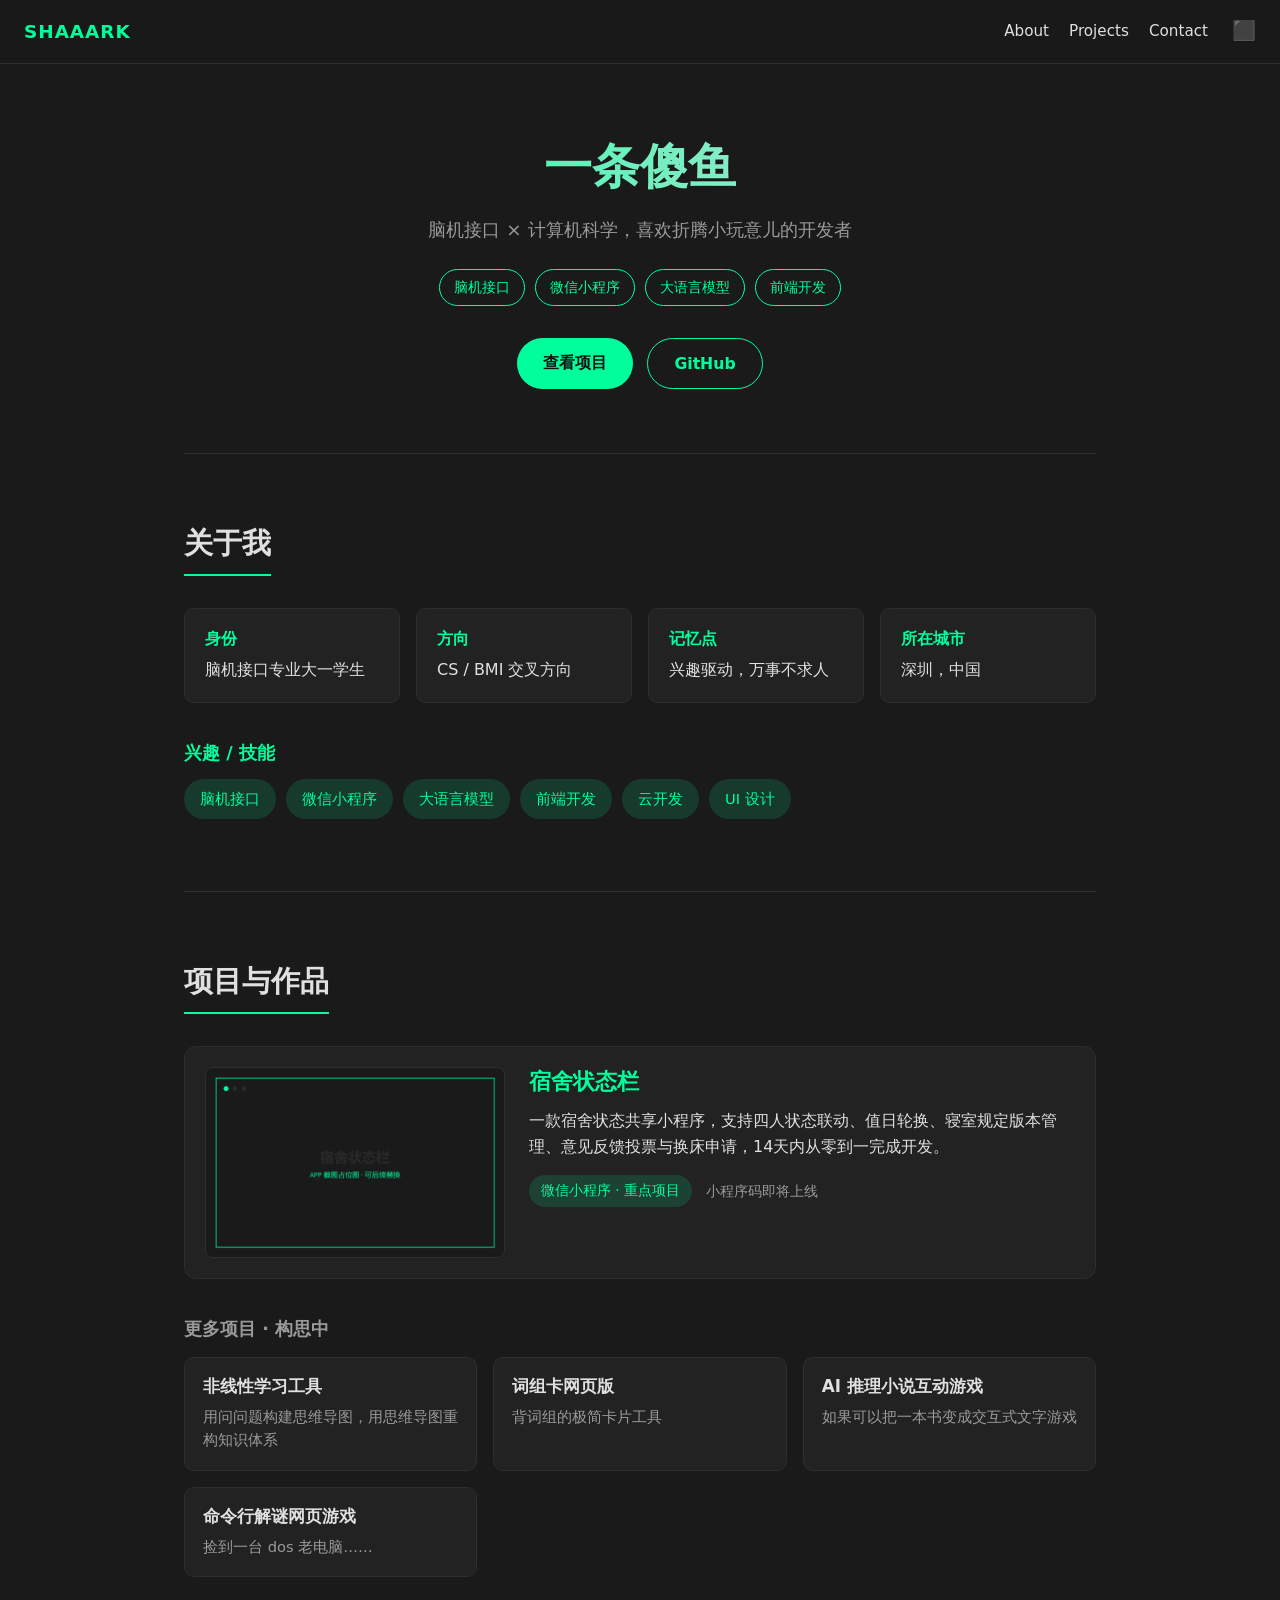
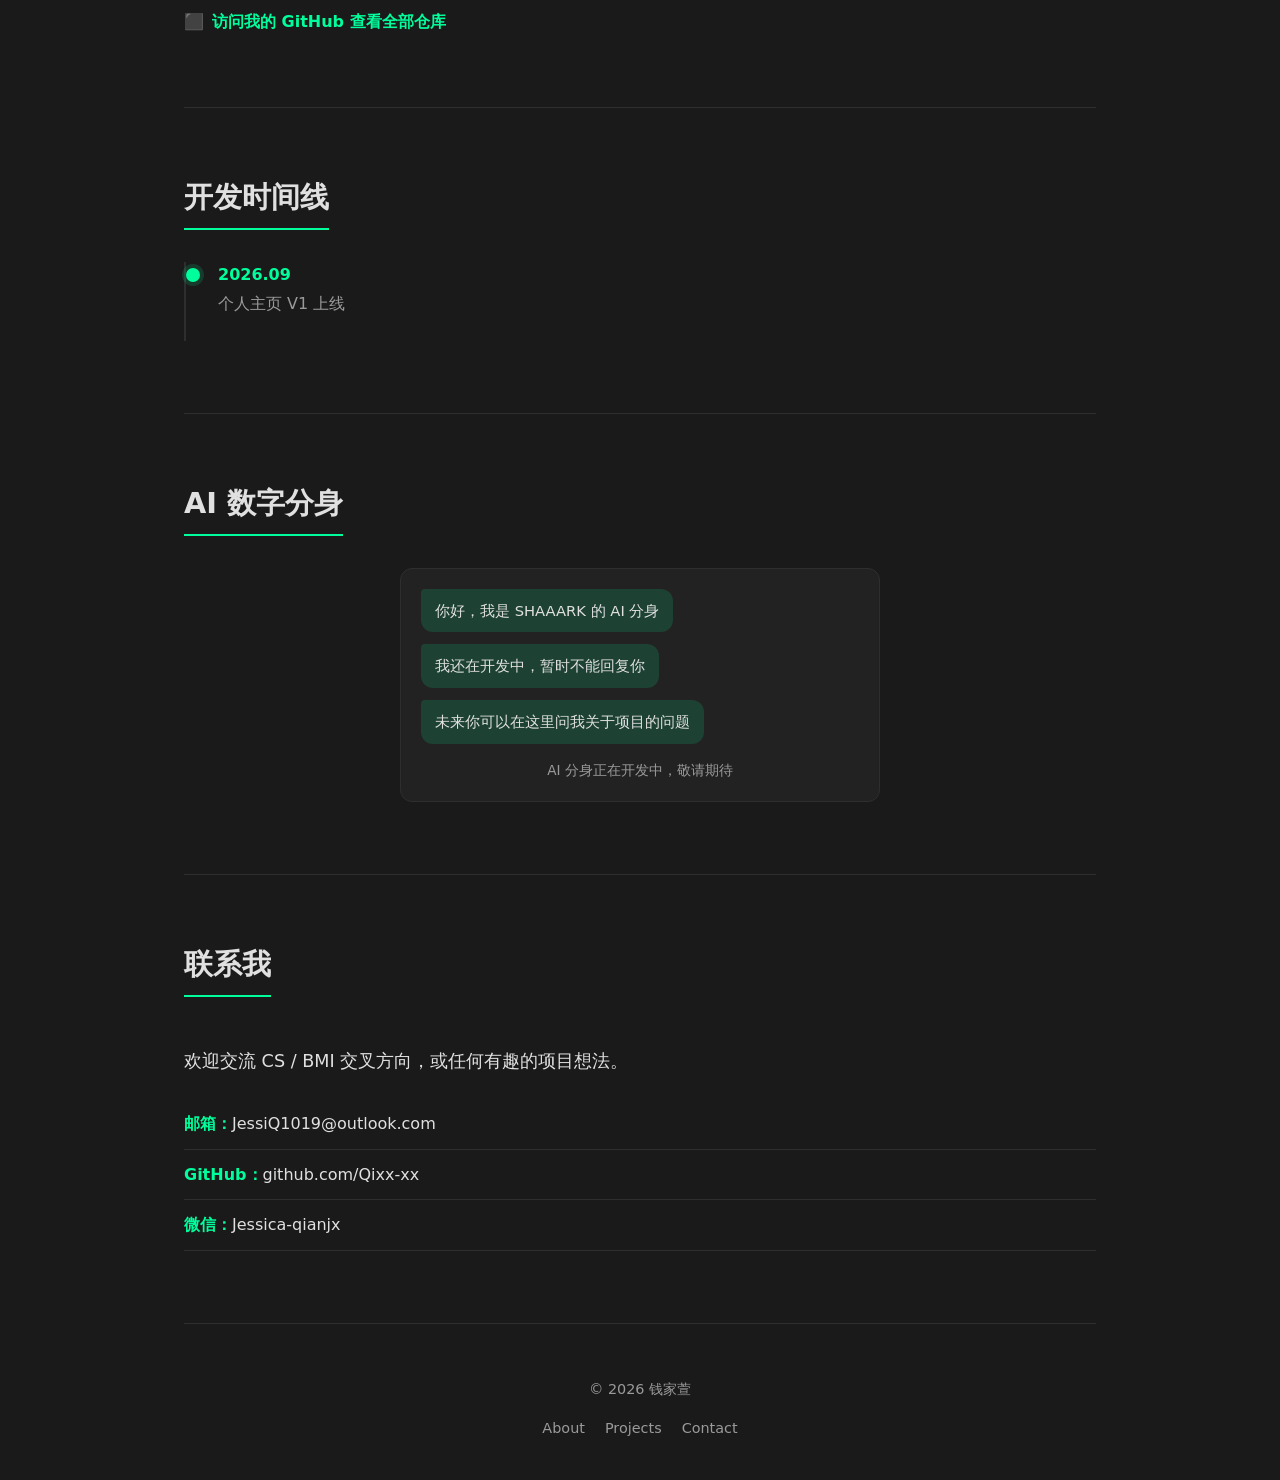
==== index.html @ d295323b "Initial commit (DeepWorks import)" ====
<!DOCTYPE html>
<html lang="zh-CN">
<head>
  <meta charset="UTF-8">
  <meta name="viewport" content="width=device-width, initial-scale=1.0">
  <meta name="description" content="钱家萱的个人主页 —— 脑机接口 × 计算机科学，喜欢折腾小玩意儿的兴趣驱动开发者。">
  <title>SHAAARK · 一条傻鱼的个人主页</title>
  <link rel="stylesheet" href="style.css">
</head>
<body>

  <!-- 1. Header（固定顶部） -->
  <header class="site-header">
    <a class="brand" href="#top">SHAAARK</a>
    <nav class="site-nav" aria-label="主导航">
      <a href="#about">About</a>
      <a href="#projects">Projects</a>
      <a href="#contact">Contact</a>
    </nav>
    <a class="icon-link" href="https://github.com/Qixx-xx" target="_blank" rel="noopener" aria-label="GitHub 主页">
      <span aria-hidden="true">⬛</span>
    </a>
  </header>

  <main id="top">

    <!-- 2. Hero 首屏 -->
    <section class="hero" id="home">
      <h1 class="hero-name">一条傻鱼</h1>
      <p class="hero-tagline">脑机接口 × 计算机科学，喜欢折腾小玩意儿的开发者</p>
      <ul class="hero-tags">
        <li>脑机接口</li>
        <li>微信小程序</li>
        <li>大语言模型</li>
        <li>前端开发</li>
      </ul>
      <div class="hero-actions">
        <a class="btn btn-primary" href="#projects">查看项目</a>
        <a class="btn btn-ghost" href="https://github.com/Qixx-xx" target="_blank" rel="noopener">GitHub</a>
      </div>
    </section>

    <!-- 3. About 关于我 -->
    <section class="section" id="about">
      <h2 class="section-title">关于我</h2>
      <div class="about-grid">
        <article class="card">
          <h3>身份</h3>
          <p>脑机接口专业大一学生</p>
        </article>
        <article class="card">
          <h3>方向</h3>
          <p>CS / BMI 交叉方向</p>
        </article>
        <article class="card">
          <h3>记忆点</h3>
          <p>兴趣驱动，万事不求人</p>
        </article>
        <article class="card">
          <h3>所在城市</h3>
          <p>深圳，中国</p>
        </article>
      </div>

      <!-- 5. 兴趣 / 技能（合并到 About 下方） -->
      <div class="skills">
        <h3 class="skills-title">兴趣 / 技能</h3>
        <ul class="tag-cloud">
          <li>脑机接口</li>
          <li>微信小程序</li>
          <li>大语言模型</li>
          <li>前端开发</li>
          <li>云开发</li>
          <li>UI 设计</li>
        </ul>
      </div>
    </section>

    <!-- 4. Projects 项目与作品 -->
    <section class="section" id="projects">
      <h2 class="section-title">项目与作品</h2>

      <!-- 重点项目：微信小程序 -->
      <article class="featured">
        <div class="featured-screenshot">
          <img src="assets/placeholder.png" alt="宿舍状态栏小程序截图占位图">
        </div>
        <div class="featured-info">
          <h3>宿舍状态栏</h3>
          <p>一款宿舍状态共享小程序，支持四人状态联动、值日轮换、寝室规定版本管理、意见反馈投票与换床申请，14天内从零到一完成开发。</p>
          <div class="featured-meta">
            <span class="featured-badge">微信小程序 · 重点项目</span>
            <span class="featured-link">小程序码即将上线</span>
          </div>
        </div>
      </article>

      <!-- 更多项目（构思中） -->
      <div class="more-projects">
        <h3>更多项目 · 构思中</h3>
        <div class="project-grid">
          <article class="repo-card">
            <h4>非线性学习工具</h4>
            <p>用问问题构建思维导图，用思维导图重构知识体系</p>
          </article>
          <article class="repo-card">
            <h4>词组卡网页版</h4>
            <p>背词组的极简卡片工具</p>
          </article>
          <article class="repo-card">
            <h4>AI 推理小说互动游戏</h4>
            <p>如果可以把一本书变成交互式文字游戏</p>
          </article>
          <article class="repo-card">
            <h4>命令行解谜网页游戏</h4>
            <p>捡到一台 dos 老电脑……</p>
          </article>
        </div>
      </div>

      <a class="github-more" href="https://github.com/Qixx-xx" target="_blank" rel="noopener">
        <span aria-hidden="true">⬛</span> 访问我的 GitHub 查看全部仓库
      </a>
    </section>

    <!-- 6. 开发时间线 -->
    <section class="section" id="timeline">
      <h2 class="section-title">开发时间线</h2>
      <ol class="timeline">
        <li class="timeline-item">
          <span class="timeline-dot" aria-hidden="true"></span>
          <time class="timeline-time" datetime="2026-09">2026.09</time>
          <p class="timeline-event">个人主页 V1 上线</p>
        </li>
      </ol>
    </section>

    <!-- 7. 数字分身占位 -->
    <section class="section" id="twin">
      <h2 class="section-title">AI 数字分身</h2>
      <div class="chat-shell" role="presentation">
        <div class="chat-window">
          <div class="bubble bot">你好，我是 SHAAARK 的 AI 分身</div>
          <div class="bubble bot">我还在开发中，暂时不能回复你</div>
          <div class="bubble bot">未来你可以在这里问我关于项目的问题</div>
        </div>
        <p class="chat-footer">AI 分身正在开发中，敬请期待</p>
      </div>
    </section>

    <!-- 8. Contact 联系我 -->
    <section class="section" id="contact">
      <h2 class="section-title">联系我</h2>
      <p class="contact-cta">欢迎交流 CS / BMI 交叉方向，或任何有趣的项目想法。</p>
      <ul class="contact-list">
        <li><strong>邮箱：</strong><a href="mailto:JessiQ1019@outlook.com">JessiQ1019@outlook.com</a></li>
        <li><strong>GitHub：</strong><a href="https://github.com/Qixx-xx" target="_blank" rel="noopener">github.com/Qixx-xx</a></li>
        <li><strong>微信：</strong>Jessica-qianjx</li>
      </ul>
    </section>
  </main>

  <!-- 9. Footer -->
  <footer class="site-footer">
    <p class="copyright">© <span id="year">2026</span> 钱家萱</p>
    <nav class="footer-nav" aria-label="页脚导航">
      <a href="#about">About</a>
      <a href="#projects">Projects</a>
      <a href="#contact">Contact</a>
    </nav>
  </footer>

  <script src="main.js"></script>
</body>
</html>
---- style.css ----
/* ===== 主题令牌 ===== */
:root {
  --bg: #1a1a1a;
  --bg-soft: #222222;
  --accent: #00ff9c;
  --accent-dim: rgba(0, 255, 156, 0.14);
  --text: #e0e0e0;
  --text-dim: #9a9a9a;
  --border: #2e2e2e;
  --header-h: 64px;
}

* { box-sizing: border-box; }

html { scroll-behavior: smooth; }

body {
  margin: 0;
  background: var(--bg);
  color: var(--text);
  font-family: system-ui, -apple-system, "Segoe UI", Roboto, "Helvetica Neue", Arial, "PingFang SC", "Microsoft YaHei", sans-serif;
  line-height: 1.6;
  padding-top: var(--header-h);
}

h1, h2, h3, h4 { line-height: 1.25; margin: 0 0 0.6em; }
a { color: var(--accent); text-decoration: none; }
a:hover { text-decoration: underline; }
img { max-width: 100%; display: block; }

main { max-width: 960px; margin: 0 auto; padding: 0 24px; }

/* ===== Header ===== */
.site-header {
  position: fixed;
  top: 0;
  left: 0;
  right: 0;
  height: var(--header-h);
  display: flex;
  align-items: center;
  gap: 24px;
  padding: 0 24px;
  background: rgba(26, 26, 26, 0.92);
  backdrop-filter: blur(6px);
  border-bottom: 1px solid var(--border);
  z-index: 100;
}
.brand {
  font-weight: 700;
  font-size: 1.15rem;
  color: var(--accent);
  letter-spacing: 1px;
}
.site-nav { display: flex; gap: 20px; margin-left: auto; }
.site-nav a { color: var(--text); font-size: 0.95rem; }
.site-nav a:hover { color: var(--accent); text-decoration: none; }
.icon-link { font-size: 1.2rem; color: var(--text); }
.icon-link:hover { color: var(--accent); }

/* ===== Hero ===== */
.hero {
  padding: 72px 0 64px;
  text-align: center;
  border-bottom: 1px solid var(--border);
}
.hero-name {
  font-size: 3rem;
  margin-bottom: 0.4em;
  background: linear-gradient(90deg, var(--accent), var(--text));
  -webkit-background-clip: text;
  background-clip: text;
  -webkit-text-fill-color: transparent;
}
.hero-tagline { color: var(--text-dim); font-size: 1.15rem; margin-bottom: 24px; }
.hero-tags {
  list-style: none;
  display: flex;
  flex-wrap: wrap;
  gap: 10px;
  justify-content: center;
  padding: 0;
  margin: 0 0 32px;
}
.hero-tags li {
  padding: 6px 14px;
  border: 1px solid var(--accent);
  border-radius: 999px;
  color: var(--accent);
  font-size: 0.9rem;
}
.hero-actions { display: flex; gap: 14px; justify-content: center; flex-wrap: wrap; }

.btn {
  display: inline-block;
  padding: 12px 26px;
  border-radius: 999px;
  font-weight: 600;
  font-size: 0.98rem;
  transition: transform 0.12s ease;
}
.btn:hover { text-decoration: none; transform: translateY(-2px); }
.btn-primary {
  background: var(--accent);
  color: #111;
}
.btn-primary:hover { background: #2effb6; }
.btn-ghost {
  border: 1px solid var(--accent);
  color: var(--accent);
}

/* ===== Sections ===== */
.section {
  padding: 72px 0;
  border-bottom: 1px solid var(--border);
}
.section-title {
  font-size: 1.8rem;
  margin-bottom: 32px;
  padding-bottom: 12px;
  border-bottom: 2px solid var(--accent);
  display: inline-block;
}

/* ===== About ===== */
.about-grid {
  display: grid;
  grid-template-columns: repeat(auto-fit, minmax(200px, 1fr));
  gap: 16px;
}
.card {
  background: var(--bg-soft);
  border: 1px solid var(--border);
  border-radius: 10px;
  padding: 20px;
}
.card h3 { color: var(--accent); font-size: 1rem; margin-bottom: 8px; }
.card p { margin: 0; color: var(--text); }

.skills { margin-top: 40px; }
.skills-title { color: var(--accent); font-size: 1.1rem; margin-bottom: 14px; }
.tag-cloud {
  list-style: none;
  display: flex;
  flex-wrap: wrap;
  gap: 10px;
  padding: 0;
  margin: 0;
}
.tag-cloud li {
  padding: 8px 16px;
  background: var(--accent-dim);
  color: var(--accent);
  border-radius: 999px;
  font-size: 0.92rem;
}

/* ===== Featured project ===== */
.featured {
  display: flex;
  gap: 24px;
  align-items: flex-start;
  background: var(--bg-soft);
  border: 1px solid var(--border);
  border-radius: 12px;
  padding: 20px;
  margin-bottom: 40px;
}
.featured-screenshot {
  flex: 0 0 300px;
  border-radius: 8px;
  overflow: hidden;
  border: 1px solid var(--border);
}
.featured-info { flex: 1; }
.featured-info h3 { color: var(--accent); font-size: 1.4rem; }
.featured-info p { margin: 0 0 16px; color: var(--text); }
.featured-meta { display: flex; align-items: center; gap: 14px; flex-wrap: wrap; }
.featured-badge {
  background: var(--accent-dim);
  color: var(--accent);
  padding: 5px 12px;
  border-radius: 999px;
  font-size: 0.85rem;
}
.featured-link { color: var(--text-dim); font-size: 0.9rem; }

.more-projects h3 { color: var(--text-dim); font-size: 1.1rem; margin-bottom: 16px; }
.project-grid {
  display: grid;
  grid-template-columns: repeat(auto-fit, minmax(220px, 1fr));
  gap: 16px;
  margin-bottom: 32px;
}
.repo-card {
  background: var(--bg-soft);
  border: 1px solid var(--border);
  border-radius: 10px;
  padding: 18px;
}
.repo-card h4 { font-size: 1.05rem; margin-bottom: 8px; }
.repo-card p { margin: 0; color: var(--text-dim); font-size: 0.92rem; }

.github-more {
  display: inline-flex;
  align-items: center;
  gap: 8px;
  color: var(--accent);
  font-weight: 600;
}

/* ===== Timeline ===== */
.timeline {
  list-style: none;
  margin: 0;
  padding: 0 0 0 8px;
  border-left: 2px solid var(--border);
}
.timeline-item {
  position: relative;
  padding: 0 0 24px 24px;
}
.timeline-dot {
  position: absolute;
  left: -8px;
  top: 6px;
  width: 14px;
  height: 14px;
  border-radius: 50%;
  background: var(--accent);
  box-shadow: 0 0 0 4px var(--accent-dim);
}
.timeline-time { color: var(--accent); font-weight: 700; }
.timeline-event { color: var(--text-dim); margin: 4px 0 0; }

/* ===== Chat twin ===== */
.chat-shell {
  max-width: 480px;
  margin: 0 auto;
  background: var(--bg-soft);
  border: 1px solid var(--border);
  border-radius: 12px;
  padding: 20px;
}
.chat-window { display: flex; flex-direction: column; gap: 12px; margin-bottom: 16px; }
.bubble {
  max-width: 80%;
  padding: 10px 14px;
  border-radius: 12px;
  font-size: 0.92rem;
}
.bubble.bot {
  align-self: flex-start;
  background: var(--accent-dim);
  color: var(--text);
  border-top-left-radius: 4px;
}
.chat-footer {
  text-align: center;
  color: var(--text-dim);
  font-size: 0.85rem;
  margin: 0;
}

/* ===== Contact ===== */
.contact-cta { font-size: 1.1rem; color: var(--text); margin-bottom: 24px; }
.contact-list { list-style: none; padding: 0; margin: 0; }
.contact-list li { padding: 12px 0; border-bottom: 1px solid var(--border); }
.contact-list strong { color: var(--accent); }
.contact-list a { color: var(--text); }
.contact-list a:hover { color: var(--accent); }

/* ===== Footer ===== */
.site-footer {
  text-align: center;
  padding: 40px 24px;
  color: var(--text-dim);
  font-size: 0.9rem;
}
.copyright { margin-bottom: 16px; }
.footer-nav { display: flex; gap: 20px; justify-content: center; }
.footer-nav a { color: var(--text-dim); }
.footer-nav a:hover { color: var(--accent); }

/* ===== Responsive ===== */
@media (max-width: 720px) {
  main { padding: 0 16px; }
  .hero-name { font-size: 2.2rem; }
  .featured { flex-direction: column; }
  .featured-screenshot { flex: auto; width: 100%; }
  .site-header { gap: 14px; }
}
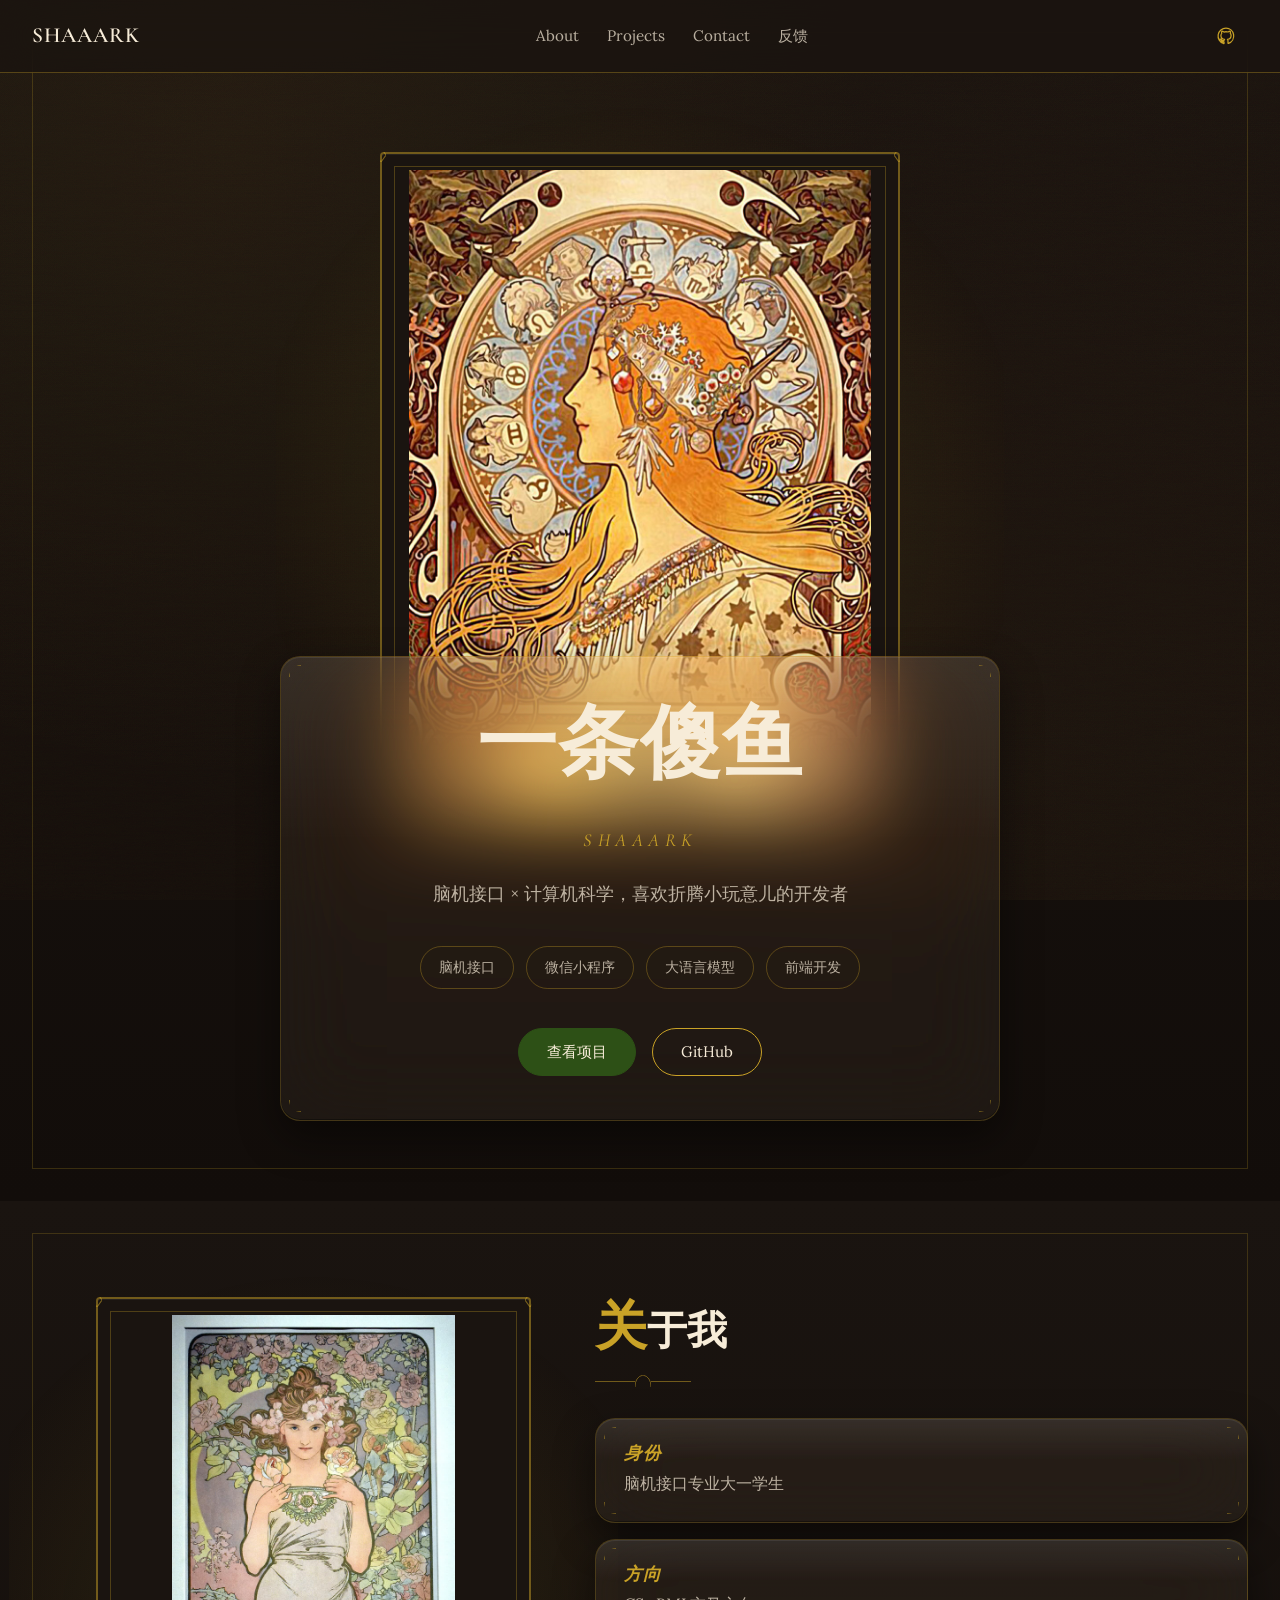
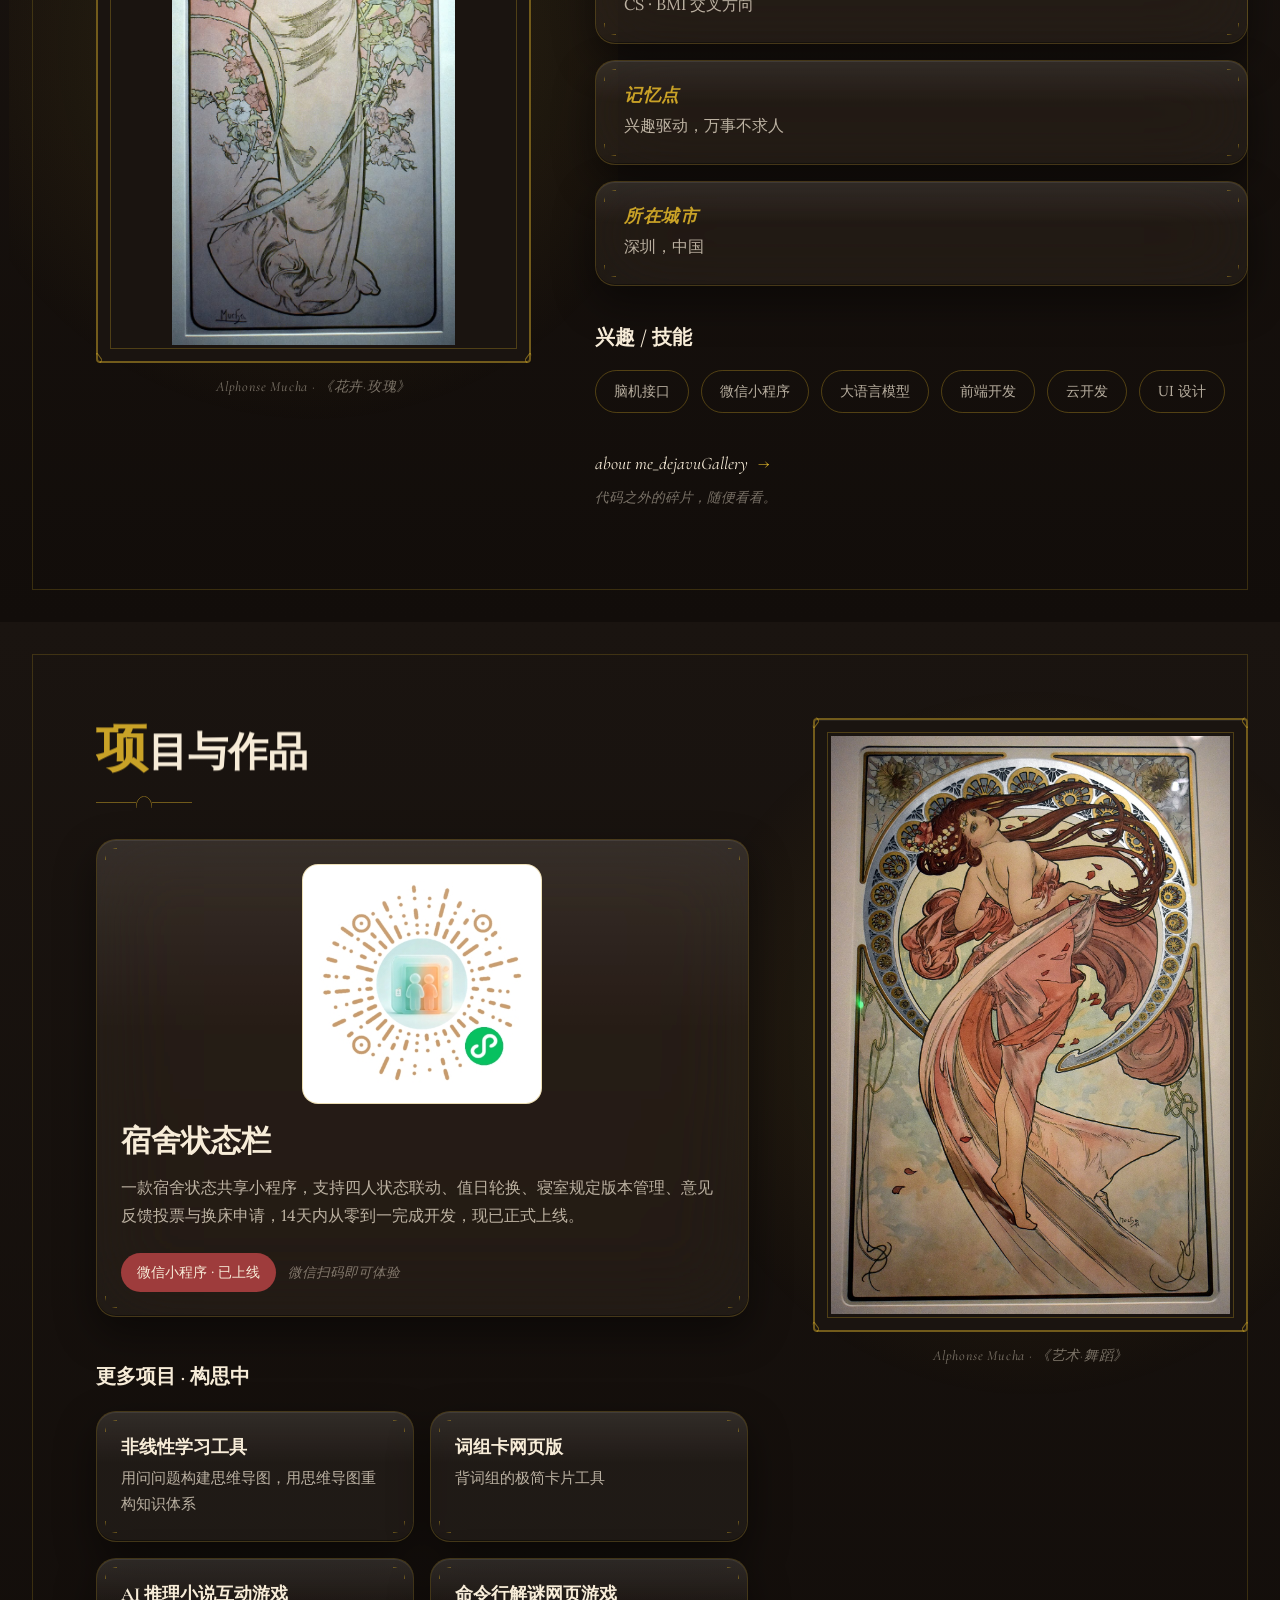
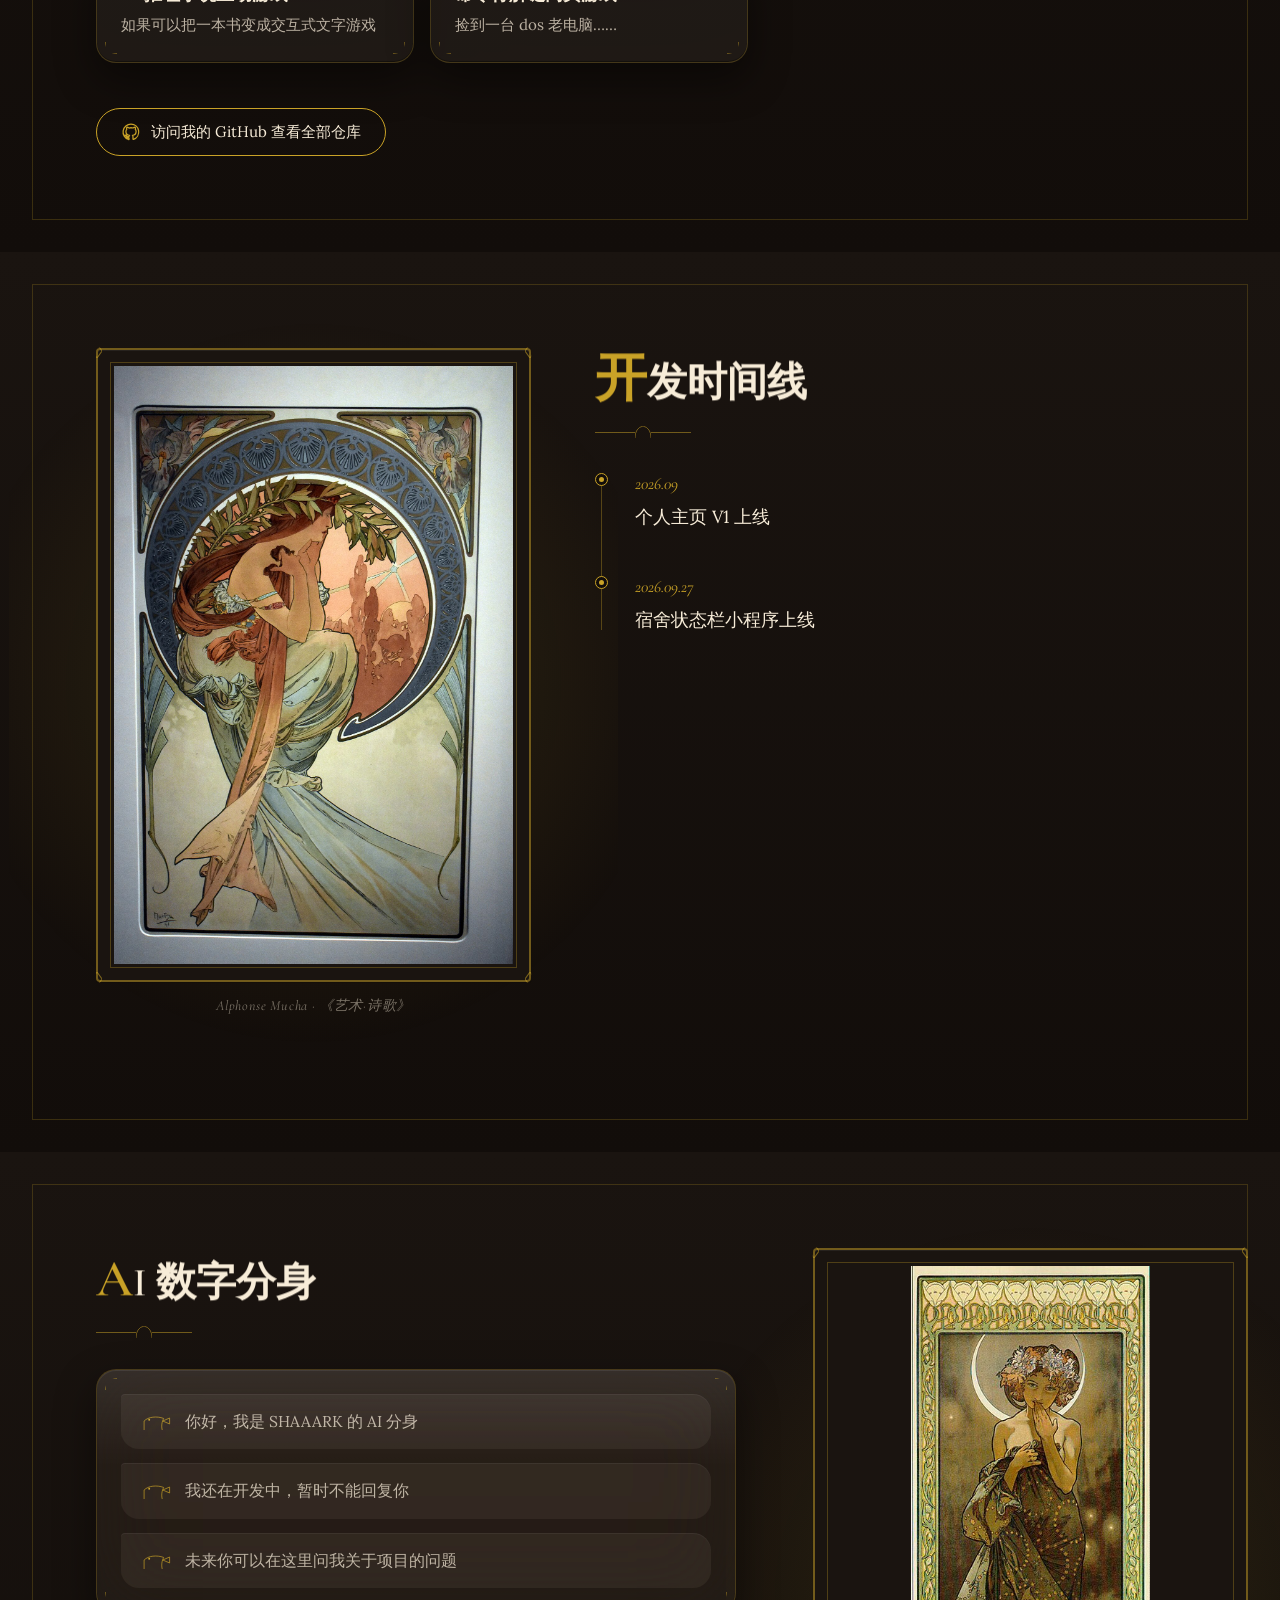
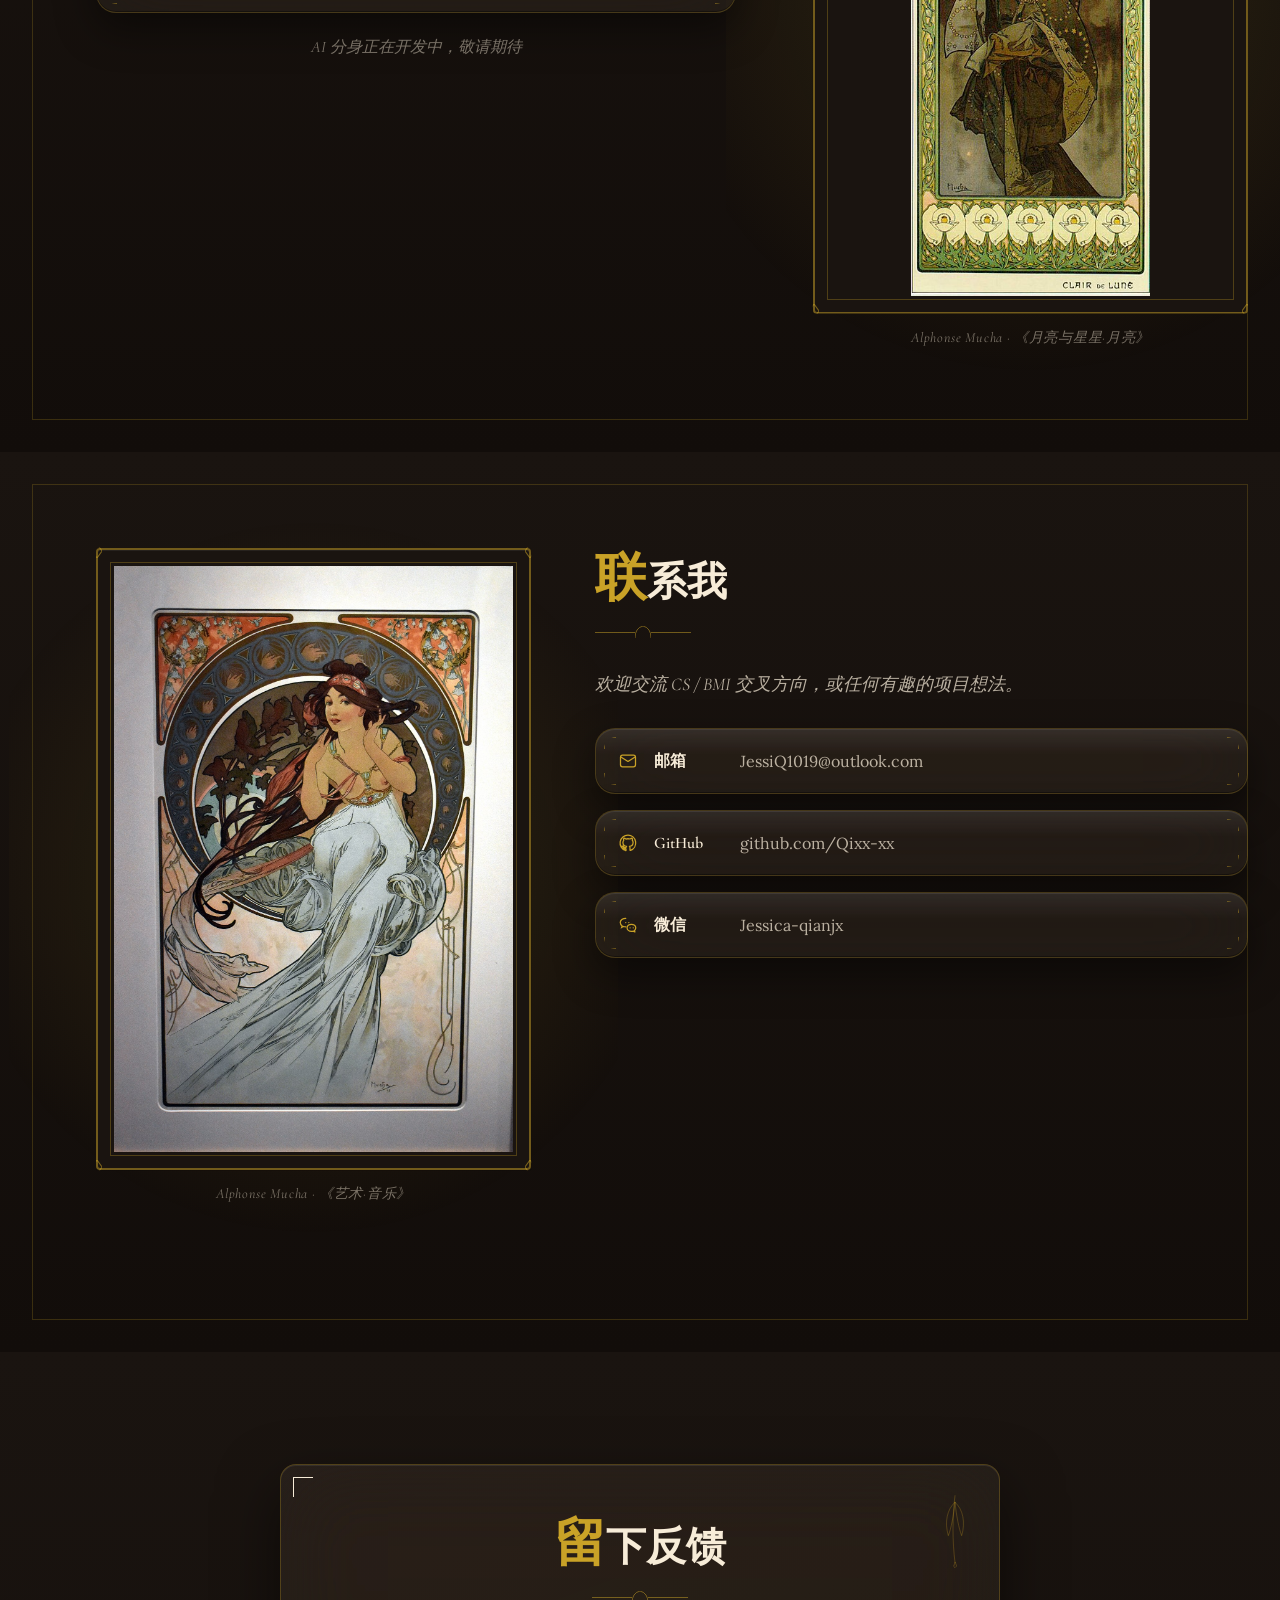
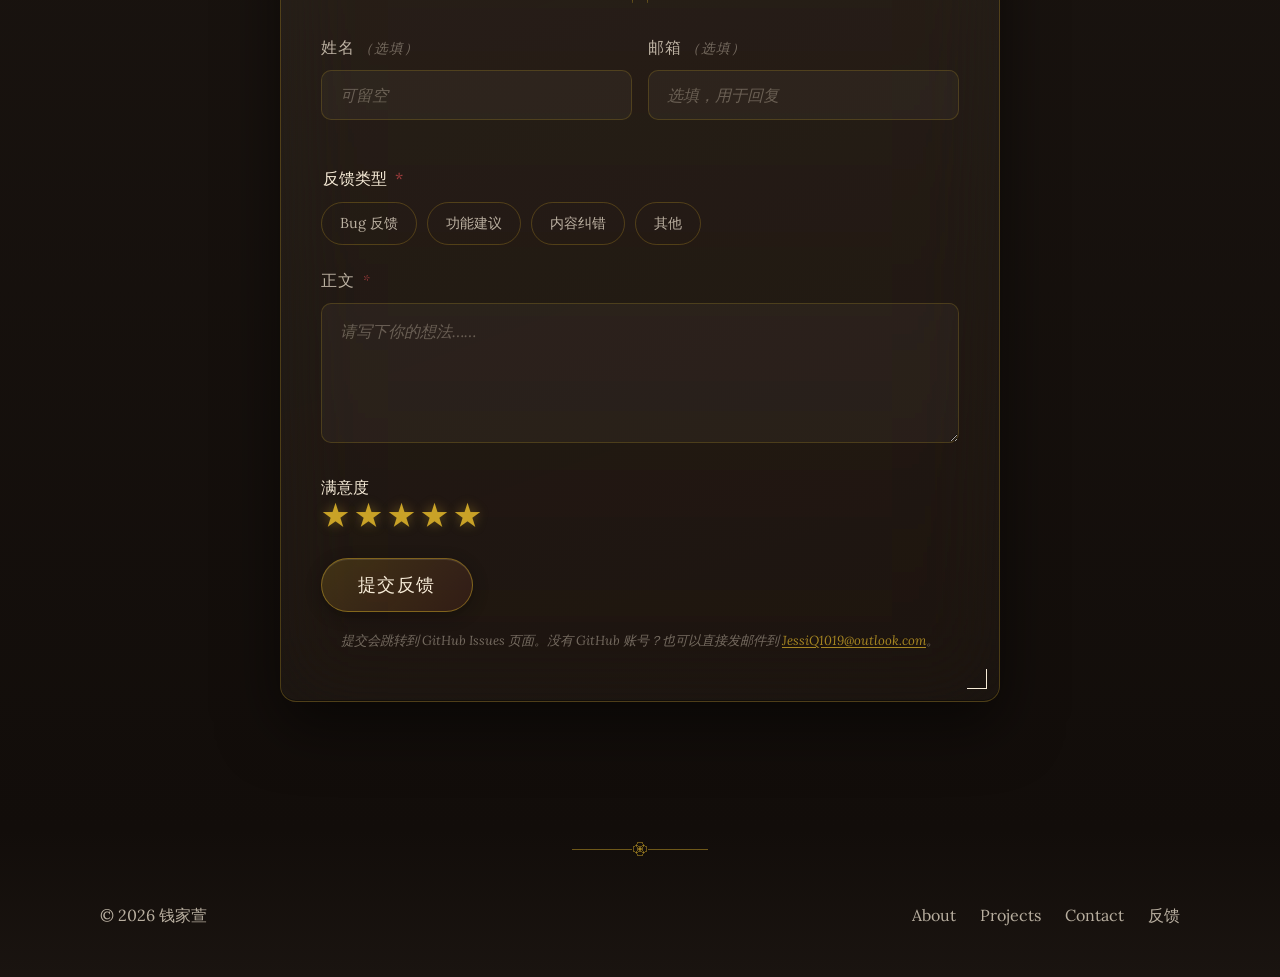
==== commit 0a7063d1: "deploy v3" ====
--- a/index.html
+++ b/index.html
@@ -3,172 +3,475 @@
 <head>
   <meta charset="UTF-8">
   <meta name="viewport" content="width=device-width, initial-scale=1.0">
-  <meta name="description" content="钱家萱的个人主页 —— 脑机接口 × 计算机科学，喜欢折腾小玩意儿的兴趣驱动开发者。">
+  <meta name="description" content="钱家萱（一条傻鱼 SHAAARK）的个人主页 —— 脑机接口 × 计算机科学，喜欢折腾小玩意儿的兴趣驱动开发者。">
+  <meta name="theme-color" content="#1a1410">
   <title>SHAAARK · 一条傻鱼的个人主页</title>
+
+  <!-- Favicon -->
+  <link rel="icon" href="favicon.ico" type="image/x-icon">
+  <link rel="icon" type="image/png" sizes="32x32" href="favicon-32x32.png">
+  <link rel="icon" type="image/png" sizes="16x16" href="favicon-16x16.png">
+  <link rel="apple-touch-icon" href="apple-touch-icon.png">
+
+  <!-- 字体：Cormorant Garamond（标题）+ Lora（正文） -->
+  <link rel="preconnect" href="https://fonts.googleapis.com">
+  <link rel="preconnect" href="https://fonts.gstatic.com" crossorigin>
+  <link href="https://fonts.googleapis.com/css2?family=Cormorant+Garamond:ital,wght@0,400;0,500;0,600;0,700;1,400;1,500&family=Lora:ital,wght@0,400;0,500;0,600;1,400;1,500&display=swap" rel="stylesheet">
+
   <link rel="stylesheet" href="style.css">
+
+  <!-- [修复2] 无 JS 兜底：入场态默认隐藏，无脚本时强制全部可见（信息零丢失） -->
+  <noscript>
+    <style>
+      .mask-inner,
+      [data-reveal] { transform: none !important; opacity: 1 !important; clip-path: none !important; transition: none !important; }
+    </style>
+  </noscript>
 </head>
-<body>
-
-  <!-- 1. Header（固定顶部） -->
+<body id="top">
+
+  <!-- [修改] 皮革纹理层（三层叠加：毛孔 / 纤维 / 高光） -->
+  <div class="leather-texture" aria-hidden="true"></div>
+  <div class="leather-fiber" aria-hidden="true"></div>
+  <div class="leather-sheen" aria-hidden="true"></div>
+
+  <!-- ============================================================
+       内联 SVG 图标 sprite（仅保留必要的细线稿图标）
+       禁止手绘花卉/藤蔓/光环/剪影
+       ============================================================ -->
+  <svg class="svg-sprite" width="0" height="0" aria-hidden="true" focusable="false">
+    <defs>
+      <symbol id="i-github" viewBox="0 0 24 24">
+        <path fill="none" stroke="currentColor" stroke-width="1.5" stroke-linejoin="round"
+          d="M12 2.5a9.5 9.5 0 0 0-3 18.52c.475.087.65-.206.65-.458 0-.228-.008-.832-.012-1.633-2.67.58-3.233-1.287-3.233-1.287-.436-1.108-1.065-1.403-1.065-1.403-.87-.595.066-.583.066-.583.963.068 1.469.988 1.469.988.855 1.465 2.244 1.042 2.79.797.087-.62.335-1.042.609-1.282-2.13-.242-4.37-1.065-4.37-4.74 0-1.047.374-1.903.988-2.574-.099-.242-.428-1.217.094-2.537 0 0 .805-.258 2.637.983A9.18 9.18 0 0 1 12 6.87a9.18 9.18 0 0 1 2.4.323c1.83-1.241 2.633-.983 2.633-.983.524 1.32.195 2.295.096 2.537.615.671.987 1.527.987 2.574 0 3.685-2.244 4.496-4.38 4.733.344.296.65.881.65 1.775 0 1.282-.012 2.315-.012 2.63 0 .254.173.55.654.457A9.5 9.5 0 0 0 12 2.5z"/>
+      </symbol>
+      <symbol id="i-mail" viewBox="0 0 24 24">
+        <rect x="3" y="5" width="18" height="14" rx="2.5" fill="none" stroke="currentColor" stroke-width="1.5"/>
+        <path d="M3.5 7.2l8.5 5.3 8.5-5.3" fill="none" stroke="currentColor" stroke-width="1.5" stroke-linecap="round" stroke-linejoin="round"/>
+      </symbol>
+      <symbol id="i-wechat" viewBox="0 0 24 24">
+        <path d="M9.3 4C5.6 4 2.7 6.3 2.7 9.1c0 1.6.9 3 2.3 4l-.6 1.8 2.1-1.1c.9.2 1.8.4 2.8.4" fill="none" stroke="currentColor" stroke-width="1.5" stroke-linecap="round"/>
+        <path d="M21.3 15.4c0-2.4-2.3-4.3-5.2-4.3s-5.2 1.9-5.2 4.3 2.3 4.3 5.2 4.3c.8 0 1.6-.1 2.3-.4l1.9 1-.5-1.6c1.1-.9 1.5-2 1.5-3.3z" fill="none" stroke="currentColor" stroke-width="1.5" stroke-linejoin="round"/>
+        <circle cx="9.3" cy="9.1" r=".8" fill="currentColor"/>
+        <circle cx="13" cy="9.1" r=".8" fill="currentColor"/>
+        <circle cx="14.5" cy="15.4" r=".8" fill="currentColor"/>
+        <circle cx="18.3" cy="15.4" r=".8" fill="currentColor"/>
+      </symbol>
+      <symbol id="i-fish" viewBox="0 0 80 40">
+        <path d="M12 20c10-10 30-12 46-6-6 12-6 24 0 36-15 6-35 4-46-6z" fill="none" stroke="currentColor" stroke-width="1.6" stroke-linejoin="round"/>
+        <path d="M56 20l16-7v14z" fill="none" stroke="currentColor" stroke-width="1.6" stroke-linejoin="round"/>
+        <circle cx="24" cy="17" r="2.2" fill="currentColor"/>
+      </symbol>
+    </defs>
+  </svg>
+
+  <!-- ============================================================
+       1. Header（固定顶部，深墨玻璃）
+       ============================================================ -->
   <header class="site-header">
     <a class="brand" href="#top">SHAAARK</a>
     <nav class="site-nav" aria-label="主导航">
       <a href="#about">About</a>
       <a href="#projects">Projects</a>
       <a href="#contact">Contact</a>
+      <a href="#feedback">反馈</a>
     </nav>
     <a class="icon-link" href="https://github.com/Qixx-xx" target="_blank" rel="noopener" aria-label="GitHub 主页">
-      <span aria-hidden="true">⬛</span>
+      <svg class="icon" aria-hidden="true"><use href="#i-github"/></svg>
     </a>
   </header>
 
-  <main id="top">
-
-    <!-- 2. Hero 首屏 -->
+  <main>
+
+    <!-- ============================================================
+         2. Hero 首屏（画作居中大图 + 标题毛玻璃卡）
+         画作：《黄道十二宫》 Zodiac
+         ============================================================ -->
     <section class="hero" id="home">
-      <h1 class="hero-name">一条傻鱼</h1>
-      <p class="hero-tagline">脑机接口 × 计算机科学，喜欢折腾小玩意儿的开发者</p>
-      <ul class="hero-tags">
-        <li>脑机接口</li>
-        <li>微信小程序</li>
-        <li>大语言模型</li>
-        <li>前端开发</li>
-      </ul>
-      <div class="hero-actions">
-        <a class="btn btn-primary" href="#projects">查看项目</a>
-        <a class="btn btn-ghost" href="https://github.com/Qixx-xx" target="_blank" rel="noopener">GitHub</a>
-      </div>
-    </section>
-
-    <!-- 3. About 关于我 -->
-    <section class="section" id="about">
-      <h2 class="section-title">关于我</h2>
-      <div class="about-grid">
-        <article class="card">
-          <h3>身份</h3>
-          <p>脑机接口专业大一学生</p>
+      <!-- [修改1] Hero 卡片覆盖画作底部签名区：删除 figcaption，卡片用负 margin 压住画作底部约 15%–20% -->
+      <!-- [修改2] 滚动入场：画作 clip-path 揭幕 + 卡片整体入场 + 主标题逐字遮罩上升 -->
+      <figure class="artwork hero-artwork">
+        <div class="artwork-frame" data-reveal>
+          <img src="assets/mucha/hero.jpg"
+               alt="阿尔丰斯·穆夏《黄道十二宫》"
+               fetchpriority="high">
+        </div>
+      </figure>
+
+      <div class="hero-card glass-panel" data-reveal style="--stagger: 0">
+        <h1 class="hero-name" aria-label="一条傻鱼">
+          <span class="mask" aria-hidden="true"><span class="mask-inner" data-reveal style="--stagger: 0">一</span></span><span class="mask" aria-hidden="true"><span class="mask-inner" data-reveal style="--stagger: 1">条</span></span><span class="mask" aria-hidden="true"><span class="mask-inner" data-reveal style="--stagger: 2">傻</span></span><span class="mask" aria-hidden="true"><span class="mask-inner" data-reveal style="--stagger: 3">鱼</span></span>
+        </h1>
+        <p class="hero-id" aria-hidden="true"><span class="mask"><span class="mask-inner" data-reveal style="--stagger: 1">SHAAARK</span></span></p>
+        <p class="hero-tagline"><span class="mask"><span class="mask-inner" data-reveal style="--stagger: 2">脑机接口 × 计算机科学，喜欢折腾小玩意儿的开发者</span></span></p>
+
+        <ul class="hero-tags" aria-label="技能标签">
+          <li data-reveal style="--stagger: 0">脑机接口</li>
+          <li data-reveal style="--stagger: 1">微信小程序</li>
+          <li data-reveal style="--stagger: 2">大语言模型</li>
+          <li data-reveal style="--stagger: 3">前端开发</li>
+        </ul>
+
+        <div class="hero-actions" data-reveal style="--stagger: 4">
+          <a class="btn btn-primary" href="#projects">查看项目</a>
+          <a class="btn btn-ghost" href="https://github.com/Qixx-xx" target="_blank" rel="noopener">GitHub</a>
+        </div>
+      </div>
+    </section>
+
+    <!-- ============================================================
+         3. About 关于我（画作在左）
+         画作：《花卉·玫瑰》 La Rose
+         ============================================================ -->
+    <section class="gallery-section" id="about">
+      <div class="gallery-artwork">
+        <figure class="artwork">
+          <div class="artwork-frame" data-reveal>
+            <img src="assets/mucha/about.jpg"
+                 alt="阿尔丰斯·穆夏《花卉·玫瑰》"
+                 loading="lazy">
+          </div>
+          <figcaption class="artwork-caption" data-reveal style="--stagger: 1">Alphonse Mucha · 《花卉·玫瑰》</figcaption>
+        </figure>
+      </div>
+
+      <div class="gallery-content">
+        <h2 class="section-title"><span class="mask"><span class="mask-inner" data-reveal>关于我</span></span></h2>
+        <!-- [修改3] 哥特装饰：拱形分隔线（CSS 生成，全页 section 统一） -->
+        <div class="section-rule" data-reveal aria-hidden="true"></div>
+
+        <div class="info-cards">
+          <article class="card glass-panel" data-reveal style="--stagger: 0">
+            <h3><span class="mask"><span class="mask-inner" data-reveal>身份</span></span></h3>
+            <p>脑机接口专业大一学生</p>
+          </article>
+          <article class="card glass-panel" data-reveal style="--stagger: 1">
+            <h3><span class="mask"><span class="mask-inner" data-reveal>方向</span></span></h3>
+            <p>CS · BMI 交叉方向</p>
+          </article>
+          <article class="card glass-panel" data-reveal style="--stagger: 2">
+            <h3><span class="mask"><span class="mask-inner" data-reveal>记忆点</span></span></h3>
+            <p>兴趣驱动，万事不求人</p>
+          </article>
+          <article class="card glass-panel" data-reveal style="--stagger: 3">
+            <h3><span class="mask"><span class="mask-inner" data-reveal>所在城市</span></span></h3>
+            <p>深圳，中国</p>
+          </article>
+        </div>
+
+        <div class="skills" data-reveal>
+          <h3 class="skills-title"><span class="mask"><span class="mask-inner" data-reveal>兴趣 / 技能</span></span></h3>
+          <ul class="tag-cloud">
+            <li data-reveal style="--stagger: 0">脑机接口</li>
+            <li data-reveal style="--stagger: 1">微信小程序</li>
+            <li data-reveal style="--stagger: 2">大语言模型</li>
+            <li data-reveal style="--stagger: 3">前端开发</li>
+            <li data-reveal style="--stagger: 4">云开发</li>
+            <li data-reveal style="--stagger: 5">UI 设计</li>
+          </ul>
+        </div>
+
+        <p class="gallery-entry" data-reveal>
+          <a href="dejavu_gallery/gallery.html">about me_dejavuGallery</a>
+          <span class="gallery-entry-hint">代码之外的碎片，随便看看。</span>
+        </p>
+      </div>
+    </section>
+
+    <!-- ============================================================
+         4. Projects 项目与作品（画作在右，镜像）
+         画作：《艺术·舞蹈》 La Danse
+         ============================================================ -->
+    <section class="gallery-section gallery-section--reverse" id="projects">
+      <div class="gallery-artwork">
+        <figure class="artwork">
+          <div class="artwork-frame" data-reveal>
+            <img src="assets/mucha/projects.jpg"
+                 alt="阿尔丰斯·穆夏《艺术·舞蹈》"
+                 loading="lazy">
+          </div>
+          <figcaption class="artwork-caption" data-reveal style="--stagger: 1">Alphonse Mucha · 《艺术·舞蹈》</figcaption>
+        </figure>
+      </div>
+
+      <div class="gallery-content">
+        <h2 class="section-title"><span class="mask"><span class="mask-inner" data-reveal>项目与作品</span></span></h2>
+        <div class="section-rule" data-reveal aria-hidden="true"></div>
+
+        <!-- 重点项目：宿舍状态栏 -->
+        <article class="featured glass-panel" data-reveal style="--stagger: 0">
+          <div class="featured-media">
+            <img src="assets/dorm-status-qr.jpg" alt="宿舍状态栏小程序码" loading="lazy" class="qr-code">
+          </div>
+          <div class="featured-info">
+            <h3><span class="mask"><span class="mask-inner" data-reveal>宿舍状态栏</span></span></h3>
+            <p>一款宿舍状态共享小程序，支持四人状态联动、值日轮换、寝室规定版本管理、意见反馈投票与换床申请，14天内从零到一完成开发，现已正式上线。</p>
+            <div class="featured-meta">
+              <span class="featured-badge">微信小程序 · 已上线</span>
+              <span class="featured-link">微信扫码即可体验</span>
+            </div>
+          </div>
         </article>
-        <article class="card">
-          <h3>方向</h3>
-          <p>CS / BMI 交叉方向</p>
-        </article>
-        <article class="card">
-          <h3>记忆点</h3>
-          <p>兴趣驱动，万事不求人</p>
-        </article>
-        <article class="card">
-          <h3>所在城市</h3>
-          <p>深圳，中国</p>
-        </article>
-      </div>
-
-      <!-- 5. 兴趣 / 技能（合并到 About 下方） -->
-      <div class="skills">
-        <h3 class="skills-title">兴趣 / 技能</h3>
-        <ul class="tag-cloud">
-          <li>脑机接口</li>
-          <li>微信小程序</li>
-          <li>大语言模型</li>
-          <li>前端开发</li>
-          <li>云开发</li>
-          <li>UI 设计</li>
+
+        <!-- 更多项目（构思中） -->
+        <div class="more-projects" data-reveal>
+          <h3 class="more-title"><span class="mask"><span class="mask-inner" data-reveal>更多项目 · 构思中</span></span></h3>
+          <div class="project-grid">
+            <article class="idea-card glass-panel" data-reveal style="--stagger: 0">
+              <h4><span class="mask"><span class="mask-inner" data-reveal>非线性学习工具</span></span></h4>
+              <p>用问问题构建思维导图，用思维导图重构知识体系</p>
+            </article>
+            <article class="idea-card glass-panel" data-reveal style="--stagger: 1">
+              <h4><span class="mask"><span class="mask-inner" data-reveal>词组卡网页版</span></span></h4>
+              <p>背词组的极简卡片工具</p>
+            </article>
+            <article class="idea-card glass-panel" data-reveal style="--stagger: 2">
+              <h4><span class="mask"><span class="mask-inner" data-reveal>AI 推理小说互动游戏</span></span></h4>
+              <p>如果可以把一本书变成交互式文字游戏</p>
+            </article>
+            <article class="idea-card glass-panel" data-reveal style="--stagger: 3">
+              <h4><span class="mask"><span class="mask-inner" data-reveal>命令行解谜网页游戏</span></span></h4>
+              <p>捡到一台 dos 老电脑……</p>
+            </article>
+          </div>
+        </div>
+
+        <a class="github-more" href="https://github.com/Qixx-xx" target="_blank" rel="noopener" data-reveal style="--stagger: 4">
+          <svg class="icon" aria-hidden="true"><use href="#i-github"/></svg>
+          访问我的 GitHub 查看全部仓库
+        </a>
+      </div>
+    </section>
+
+    <!-- ============================================================
+         5. 开发时间线（画作在左）
+         画作：《艺术·诗歌》 La Poesie
+         ============================================================ -->
+    <section class="gallery-section" id="timeline">
+      <div class="gallery-artwork">
+        <figure class="artwork">
+          <div class="artwork-frame" data-reveal>
+            <img src="assets/mucha/timeline.jpg"
+                 alt="阿尔丰斯·穆夏《艺术·诗歌》"
+                 loading="lazy">
+          </div>
+          <figcaption class="artwork-caption" data-reveal style="--stagger: 1">Alphonse Mucha · 《艺术·诗歌》</figcaption>
+        </figure>
+      </div>
+
+      <div class="gallery-content">
+        <h2 class="section-title"><span class="mask"><span class="mask-inner" data-reveal>开发时间线</span></span></h2>
+        <div class="section-rule" data-reveal aria-hidden="true"></div>
+
+        <ol class="timeline">
+          <li class="timeline-item" data-reveal style="--stagger: 0">
+            <span class="timeline-dot" aria-hidden="true"></span>
+            <div class="timeline-body">
+              <time class="timeline-time" datetime="2026-09">2026.09</time>
+              <p class="timeline-event">个人主页 V1 上线</p>
+            </div>
+          </li>
+          <li class="timeline-item" data-reveal style="--stagger: 1">
+            <span class="timeline-dot" aria-hidden="true"></span>
+            <div class="timeline-body">
+              <time class="timeline-time" datetime="2026-09-27">2026.09.27</time>
+              <p class="timeline-event">宿舍状态栏小程序上线</p>
+            </div>
+          </li>
+        </ol>
+      </div>
+    </section>
+
+    <!-- ============================================================
+         6. AI 数字分身（画作在右，镜像）
+         画作：《月亮与星星·月亮》 The Moon
+         ============================================================ -->
+    <section class="gallery-section gallery-section--reverse" id="twin">
+      <div class="gallery-artwork">
+        <figure class="artwork">
+          <div class="artwork-frame" data-reveal>
+            <img src="assets/mucha/twin.jpg"
+                 alt="阿尔丰斯·穆夏《月亮与星星·月亮》"
+                 loading="lazy">
+          </div>
+          <figcaption class="artwork-caption" data-reveal style="--stagger: 1">Alphonse Mucha · 《月亮与星星·月亮》</figcaption>
+        </figure>
+      </div>
+
+      <div class="gallery-content">
+        <h2 class="section-title"><span class="mask"><span class="mask-inner" data-reveal>AI 数字分身</span></span></h2>
+        <div class="section-rule" data-reveal aria-hidden="true"></div>
+
+        <div class="chat-shell" role="presentation">
+          <div class="chat-window glass-panel" data-reveal style="--stagger: 0">
+            <div class="bubble bot">
+              <svg class="bot-avatar" aria-hidden="true"><use href="#i-fish"/></svg>
+              <p>你好，我是 SHAAARK 的 AI 分身</p>
+            </div>
+            <div class="bubble bot">
+              <svg class="bot-avatar" aria-hidden="true"><use href="#i-fish"/></svg>
+              <p>我还在开发中，暂时不能回复你</p>
+            </div>
+            <div class="bubble bot">
+              <svg class="bot-avatar" aria-hidden="true"><use href="#i-fish"/></svg>
+              <p>未来你可以在这里问我关于项目的问题</p>
+            </div>
+          </div>
+          <p class="chat-footer" data-reveal style="--stagger: 1">AI 分身正在开发中，敬请期待</p>
+        </div>
+      </div>
+    </section>
+
+    <!-- ============================================================
+         7. Contact 联系我（画作在左）
+         画作：《艺术·音乐》 La Musique
+         ============================================================ -->
+    <section class="gallery-section" id="contact">
+      <div class="gallery-artwork">
+        <figure class="artwork">
+          <div class="artwork-frame" data-reveal>
+            <img src="assets/mucha/contact.jpg"
+                 alt="阿尔丰斯·穆夏《艺术·音乐》"
+                 loading="lazy">
+          </div>
+          <figcaption class="artwork-caption" data-reveal style="--stagger: 1">Alphonse Mucha · 《艺术·音乐》</figcaption>
+        </figure>
+      </div>
+
+      <div class="gallery-content">
+        <h2 class="section-title"><span class="mask"><span class="mask-inner" data-reveal>联系我</span></span></h2>
+        <div class="section-rule" data-reveal aria-hidden="true"></div>
+        <p class="contact-cta" data-reveal style="--stagger: 0">欢迎交流 CS / BMI 交叉方向，或任何有趣的项目想法。</p>
+
+        <ul class="contact-list">
+          <li class="glass-panel" data-reveal style="--stagger: 0">
+            <svg class="icon" aria-hidden="true"><use href="#i-mail"/></svg>
+            <span class="contact-label">邮箱</span>
+            <a href="mailto:JessiQ1019@outlook.com">JessiQ1019@outlook.com</a>
+          </li>
+          <li class="glass-panel" data-reveal style="--stagger: 1">
+            <svg class="icon" aria-hidden="true"><use href="#i-github"/></svg>
+            <span class="contact-label">GitHub</span>
+            <a href="https://github.com/Qixx-xx" target="_blank" rel="noopener">github.com/Qixx-xx</a>
+          </li>
+          <li class="glass-panel" data-reveal style="--stagger: 2">
+            <svg class="icon" aria-hidden="true"><use href="#i-wechat"/></svg>
+            <span class="contact-label">微信</span>
+            <span class="contact-value">Jessica-qianjx</span>
+          </li>
         </ul>
       </div>
     </section>
 
-    <!-- 4. Projects 项目与作品 -->
-    <section class="section" id="projects">
-      <h2 class="section-title">项目与作品</h2>
-
-      <!-- 重点项目：微信小程序 -->
-      <article class="featured">
-        <div class="featured-screenshot">
-          <img src="assets/placeholder.png" alt="宿舍状态栏小程序截图占位图">
-        </div>
-        <div class="featured-info">
-          <h3>宿舍状态栏</h3>
-          <p>一款宿舍状态共享小程序，支持四人状态联动、值日轮换、寝室规定版本管理、意见反馈投票与换床申请，14天内从零到一完成开发。</p>
-          <div class="featured-meta">
-            <span class="featured-badge">微信小程序 · 重点项目</span>
-            <span class="featured-link">小程序码即将上线</span>
-          </div>
-        </div>
-      </article>
-
-      <!-- 更多项目（构思中） -->
-      <div class="more-projects">
-        <h3>更多项目 · 构思中</h3>
-        <div class="project-grid">
-          <article class="repo-card">
-            <h4>非线性学习工具</h4>
-            <p>用问问题构建思维导图，用思维导图重构知识体系</p>
-          </article>
-          <article class="repo-card">
-            <h4>词组卡网页版</h4>
-            <p>背词组的极简卡片工具</p>
-          </article>
-          <article class="repo-card">
-            <h4>AI 推理小说互动游戏</h4>
-            <p>如果可以把一本书变成交互式文字游戏</p>
-          </article>
-          <article class="repo-card">
-            <h4>命令行解谜网页游戏</h4>
-            <p>捡到一台 dos 老电脑……</p>
-          </article>
-        </div>
-      </div>
-
-      <a class="github-more" href="https://github.com/Qixx-xx" target="_blank" rel="noopener">
-        <span aria-hidden="true">⬛</span> 访问我的 GitHub 查看全部仓库
-      </a>
-    </section>
-
-    <!-- 6. 开发时间线 -->
-    <section class="section" id="timeline">
-      <h2 class="section-title">开发时间线</h2>
-      <ol class="timeline">
-        <li class="timeline-item">
-          <span class="timeline-dot" aria-hidden="true"></span>
-          <time class="timeline-time" datetime="2026-09">2026.09</time>
-          <p class="timeline-event">个人主页 V1 上线</p>
-        </li>
-      </ol>
-    </section>
-
-    <!-- 7. 数字分身占位 -->
-    <section class="section" id="twin">
-      <h2 class="section-title">AI 数字分身</h2>
-      <div class="chat-shell" role="presentation">
-        <div class="chat-window">
-          <div class="bubble bot">你好，我是 SHAAARK 的 AI 分身</div>
-          <div class="bubble bot">我还在开发中，暂时不能回复你</div>
-          <div class="bubble bot">未来你可以在这里问我关于项目的问题</div>
-        </div>
-        <p class="chat-footer">AI 分身正在开发中，敬请期待</p>
-      </div>
-    </section>
-
-    <!-- 8. Contact 联系我 -->
-    <section class="section" id="contact">
-      <h2 class="section-title">联系我</h2>
-      <p class="contact-cta">欢迎交流 CS / BMI 交叉方向，或任何有趣的项目想法。</p>
-      <ul class="contact-list">
-        <li><strong>邮箱：</strong><a href="mailto:JessiQ1019@outlook.com">JessiQ1019@outlook.com</a></li>
-        <li><strong>GitHub：</strong><a href="https://github.com/Qixx-xx" target="_blank" rel="noopener">github.com/Qixx-xx</a></li>
-        <li><strong>微信：</strong>Jessica-qianjx</li>
-      </ul>
+    <!-- ============================================================
+         8. Feedback 反馈（全宽信纸 · 单列 · 无画作）
+         ============================================================ -->
+    <!-- [新增] 反馈区 -->
+    <section class="feedback" id="feedback">
+      <div class="feedback-letter" data-reveal>
+        <svg class="feedback-quill" viewBox="0 0 60 120" aria-hidden="true" focusable="false">
+          <g fill="none" stroke="currentColor" stroke-width="1.2" stroke-linecap="round" stroke-linejoin="round">
+            <path d="M30 10 C 26 40 26 80 30 110"/>
+            <path d="M30 20 C 18 30 14 50 20 70 C 24 60 28 40 30 20 Z"/>
+            <path d="M30 20 C 42 30 46 50 40 70 C 36 60 32 40 30 20 Z"/>
+            <path d="M30 110 L 28 116 L 30 118 L 32 116 Z"/>
+          </g>
+        </svg>
+
+        <h2 class="section-title"><span class="mask"><span class="mask-inner" data-reveal>留下反馈</span></span></h2>
+        <div class="section-rule" data-reveal aria-hidden="true"></div>
+
+        <form class="feedback-form" novalidate>
+          <div class="feedback-row">
+            <div class="feedback-field">
+              <label class="field-label" for="fb-name">姓名 <span class="field-hint">（选填）</span></label>
+              <input type="text" id="fb-name" name="name" placeholder="可留空" autocomplete="name">
+            </div>
+            <div class="feedback-field">
+              <label class="field-label" for="fb-email">邮箱 <span class="field-hint">（选填）</span></label>
+              <input type="email" id="fb-email" name="email" placeholder="选填，用于回复" autocomplete="email">
+            </div>
+          </div>
+
+          <fieldset class="feedback-types">
+            <legend class="field-label">反馈类型 <span class="required" aria-hidden="true">*</span></legend>
+            <div class="type-pills">
+              <label class="type-pill">
+                <input type="radio" name="type" value="Bug 反馈" required>
+                <span>Bug 反馈</span>
+              </label>
+              <label class="type-pill">
+                <input type="radio" name="type" value="功能建议" required>
+                <span>功能建议</span>
+              </label>
+              <label class="type-pill">
+                <input type="radio" name="type" value="内容纠错" required>
+                <span>内容纠错</span>
+              </label>
+              <label class="type-pill">
+                <input type="radio" name="type" value="其他" required>
+                <span>其他</span>
+              </label>
+            </div>
+          </fieldset>
+
+          <div class="feedback-field">
+            <label class="field-label" for="fb-content">正文 <span class="required" aria-hidden="true">*</span></label>
+            <textarea id="fb-content" name="content" placeholder="请写下你的想法……" required></textarea>
+          </div>
+
+          <div class="feedback-rating" role="radiogroup" aria-label="满意度评分">
+            <span class="field-label">满意度</span>
+            <div class="stars">
+              <input type="radio" name="rating" value="5" id="star5" checked>
+              <label for="star5" aria-label="5 星">★</label>
+              <input type="radio" name="rating" value="4" id="star4">
+              <label for="star4" aria-label="4 星">★</label>
+              <input type="radio" name="rating" value="3" id="star3">
+              <label for="star3" aria-label="3 星">★</label>
+              <input type="radio" name="rating" value="2" id="star2">
+              <label for="star2" aria-label="2 星">★</label>
+              <input type="radio" name="rating" value="1" id="star1">
+              <label for="star1" aria-label="1 星">★</label>
+            </div>
+          </div>
+
+          <div class="feedback-actions">
+            <button type="submit" class="feedback-submit">
+              <span>提交反馈</span>
+            </button>
+          </div>
+
+          <p class="feedback-note">
+            提交会跳转到 GitHub Issues 页面。没有 GitHub 账号？也可以直接发邮件到
+            <a href="mailto:JessiQ1019@outlook.com">JessiQ1019@outlook.com</a>。
+          </p>
+        </form>
+      </div>
     </section>
   </main>
 
-  <!-- 9. Footer -->
+  <!-- ============================================================
+       8. Footer（比正文区更暗）
+       ============================================================ -->
+  <!-- [修改3] 哥特装饰：Footer 顶部四叶饰分隔线（CSS 生成） -->
   <footer class="site-footer">
-    <p class="copyright">© <span id="year">2026</span> 钱家萱</p>
-    <nav class="footer-nav" aria-label="页脚导航">
-      <a href="#about">About</a>
-      <a href="#projects">Projects</a>
-      <a href="#contact">Contact</a>
-    </nav>
+    <div class="footer-inner">
+      <p class="copyright">© <span id="year">2026</span> 钱家萱</p>
+      <nav class="footer-nav" aria-label="页脚导航">
+        <a href="#about">About</a>
+        <a href="#projects">Projects</a>
+        <a href="#contact">Contact</a>
+        <a href="#feedback">反馈</a>
+      </nav>
+    </div>
   </footer>
+
+  <!-- [新增] 反馈区 Toast（毛玻璃感谢弹窗，不在表单内） -->
+  <div class="feedback-toast" role="status" aria-live="polite" aria-atomic="true">
+    <span class="toast-icon" aria-hidden="true">✦</span>
+    <span class="toast-text">感谢你的反馈！</span>
+  </div>
 
   <script src="main.js"></script>
 </body>
--- a/style.css
+++ b/style.css
@@ -1,293 +1,1755 @@
-/* ===== 主题令牌 ===== */
+/* ============================================================
+   style-v2.7.css
+   个人主页 v2.7 —— 在 v2.6 基础上做三处修正/增强：
+
+   [修复1] 卡片贴边根因修复：Grid 子项默认 min-width:auto 会撑破列宽、
+           压过 .gallery-section 的 padding 直达内边框 → 显式 min-width:0
+           再配合足够的 padding（治本，而非只加 padding）。
+
+   [修复2] 滚动入场失效修复：初始状态必须先「隐藏/偏移」，再定义终态。
+           选择器用 [data-reveal]:not(.mask-inner) 避免与标题遮罩叠加。
+           JS（main-v2.7.js）在 DOMContentLoaded 后绑定 IntersectionObserver。
+
+   [效果3-A] 羊皮纸抽动：中小卡片（.card/.idea-card/.contact-list li）
+             从侧方滑入 + 微旋，落定抚平。
+   [效果3-B] 画册翻页：大卡片（.hero-card/.featured/.chat-window）
+             perspective + rotateY 以左轴翻开。
+   [效果3-C] 画作揭幕：.artwork-frame clip-path 自下而上揭幕（保留，1.2s）。
+
+   画作文件映射（替换图片时改这里，均在 assets/mucha/ 下）：
+      - Hero      → hero.jpg      《黄道十二宫》 Zodiac
+      - About     → about.jpg     《花卉·玫瑰》 La Rose
+      - Projects  → projects.jpg  《艺术·舞蹈》 La Danse
+      - Timeline  → timeline.jpg  《艺术·诗歌》 La Poesie
+      - Twin      → twin.jpg      《月亮与星星·月亮》 The Moon
+      - Contact   → contact.jpg   《艺术·音乐》 La Musique
+   ============================================================ */
+
+/* ---------- 配色（皮革暖棕 + 深色暖调） ---------- */
 :root {
-  --bg: #1a1a1a;
-  --bg-soft: #222222;
-  --accent: #00ff9c;
-  --accent-dim: rgba(0, 255, 156, 0.14);
-  --text: #e0e0e0;
-  --text-dim: #9a9a9a;
-  --border: #2e2e2e;
-  --header-h: 64px;
-}
-
-* { box-sizing: border-box; }
+  /* [修改] 皮革暖棕（主背景），替换旧深墨 #14110e/#0d0b09/#1c1815 */
+  --leather-base:      #1a1410;  /* 主底色 · 深暖棕 */
+  --leather-deep:      #120d0a;  /* 暗部 · 更深的棕 */
+  --leather-warm:      #241a12;  /* 亮部 · 皮革受光的暖棕 */
+  --leather-highlight: rgba(201, 162, 39, 0.04);  /* 极淡金色高光 */
+
+  /* 兼容旧变量名（V2.4 沿用，值已统一为皮革暖棕） */
+  --ink:             #1a1410;  /* 主背景 · 深暖棕 */
+  --ink-deep:        #120d0a;  /* 暗部 */
+  --ink-soft:        #1a1410;  /* 卡纸/内衬（皮革色，纯色） */
+
+  --parchment:       #f7ecd8;  /* 主文字 · 羊皮纸（保持不变） */
+  --parchment-dim:   rgba(247, 236, 216, 0.72);
+  --parchment-faint: rgba(247, 236, 216, 0.45);
+
+  --gold:            #c9a227;
+  --gold-soft:       rgba(201, 162, 39, 0.35);
+  --gold-glow:       rgba(201, 162, 39, 0.18);
+
+  --rose:            #9e3c3c;
+  --violet:          #7b5a8b;
+  --olive:           #2d5016;
+
+  --font-display: "Cormorant Garamond", "Times New Roman", serif;
+  --font-body: "Lora", Georgia, serif;
+
+  --ease: cubic-bezier(0.16, 1, 0.3, 1);
+  /* [修改2] 入场缓动：expo-out（借用 KT，但视觉不变） */
+  --ease-reveal: cubic-bezier(0.22, 1, 0.36, 1);
+}
+
+/* ---------- Reset ---------- */
+*,
+*::before,
+*::after { box-sizing: border-box; }
 
 html { scroll-behavior: smooth; }
 
+/* body 建立 stacking context，纹理层铺在 section 底色之上、内容之下 */
 body {
+  position: relative;
+  z-index: 0;
   margin: 0;
-  background: var(--bg);
-  color: var(--text);
-  font-family: system-ui, -apple-system, "Segoe UI", Roboto, "Helvetica Neue", Arial, "PingFang SC", "Microsoft YaHei", sans-serif;
-  line-height: 1.6;
-  padding-top: var(--header-h);
-}
-
-h1, h2, h3, h4 { line-height: 1.25; margin: 0 0 0.6em; }
-a { color: var(--accent); text-decoration: none; }
-a:hover { text-decoration: underline; }
+  font-family: var(--font-body);
+  color: var(--parchment);
+  background-color: var(--leather-base);
+  line-height: 1.75;
+  -webkit-font-smoothing: antialiased;
+  text-rendering: optimizeLegibility;
+}
+
+/* ============================================================
+   [修改] 皮革纹理层（三层叠加，内联 SVG data URI，无外部图片）
+   诊断结论：浅色纹理 + 深底 + overlay = 归零；
+   改为「暖棕映射 + 保留颗粒 + 提高不透明度」让毛孔浮出。
+   ============================================================ */
+.leather-texture,
+.leather-fiber,
+.leather-sheen {
+  position: fixed;
+  inset: 0;
+  pointer-events: none;
+  z-index: 1;
+}
+
+/* 第 1 层：皮革毛孔（细密高频颗粒） */
+.leather-texture {
+  opacity: 0.14;
+  mix-blend-mode: soft-light;
+  background-image: url("data:image/svg+xml,%3Csvg xmlns='http://www.w3.org/2000/svg' width='200' height='200'%3E%3Cfilter id='n'%3E%3CfeTurbulence type='fractalNoise' baseFrequency='0.9' numOctaves='4' seed='7'/%3E%3CfeColorMatrix type='matrix' values='0.6 0 0 0 0.25 0 0.5 0 0 0.13 0 0 0.35 0 0.045 0 0 0 1 0'/%3E%3C/filter%3E%3Crect width='200' height='200' filter='url(%23n)'/%3E%3C/svg%3E");
+  background-size: 200px 200px;
+  filter: contrast(1.15) brightness(1.05);
+}
+
+/* 第 2 层：皮革纤维（横向拉伸的低频纤维走向） */
+.leather-fiber {
+  opacity: 0.07;
+  mix-blend-mode: overlay;
+  background-image: url("data:image/svg+xml,%3Csvg xmlns='http://www.w3.org/2000/svg' width='400' height='400'%3E%3Cfilter id='f'%3E%3CfeTurbulence type='fractalNoise' baseFrequency='0.015 0.4' numOctaves='2' seed='3'/%3E%3CfeColorMatrix type='matrix' values='0.4 0 0 0 0.2 0 0.36 0 0 0.1 0 0 0.26 0 0.05 0 0 0 1 0'/%3E%3C/filter%3E%3Crect width='400' height='400' filter='url(%23f)'/%3E%3C/svg%3E");
+  background-size: 400px 400px;
+}
+
+/* 第 3 层：皮革表面高光（受光渐变：左上金 / 右下棕） */
+.leather-sheen {
+  mix-blend-mode: screen;
+  background:
+    radial-gradient(circle at 18% 16%, rgba(201, 162, 39, 0.05), transparent 50%),
+    radial-gradient(circle at 82% 86%, rgba(90, 58, 30, 0.08), transparent 55%);
+}
+
+/* [修改] 皮革「呼吸」漂移：90s 极缓移动，仅在未降级时生效 */
+@media (prefers-reduced-motion: no-preference) {
+  .leather-texture {
+    animation: leather-drift 90s ease-in-out infinite;
+  }
+}
+
+@keyframes leather-drift {
+  0%, 100% { transform: translate(0, 0); }
+  50%      { transform: translate(1px, 0.5px); }
+}
+
 img { max-width: 100%; display: block; }
-
-main { max-width: 960px; margin: 0 auto; padding: 0 24px; }
-
-/* ===== Header ===== */
+a { color: inherit; text-decoration: none; }
+h1, h2, h3, h4 { font-family: var(--font-display); color: var(--parchment); margin: 0 0 0.5em; line-height: 1.2; }
+
+.svg-sprite {
+  position: absolute;
+  width: 0;
+  height: 0;
+  overflow: hidden;
+}
+
+.icon {
+  width: 20px;
+  height: 20px;
+  color: var(--gold);
+  fill: none;
+}
+
+/* ============================================================
+   毛玻璃配方（深色玻璃，Glassmorphism）
+   ============================================================ */
+.glass-panel {
+  --corner: rgba(201, 162, 39, 0.45);
+  --corner-size: 12px;
+  background: rgba(247, 236, 216, 0.05);
+  -webkit-backdrop-filter: blur(40px) saturate(160%);
+  backdrop-filter: blur(40px) saturate(160%);
+  border: 1px solid rgba(201, 162, 39, 0.22);
+  border-radius: 20px;
+  box-shadow:
+    0 16px 40px rgba(0, 0, 0, 0.45),
+    inset 0 1px 0 rgba(255, 255, 255, 0.08),
+    inset 0 -1px 0 rgba(0, 0, 0, 0.35);
+  position: relative;
+  overflow: hidden;
+  transition:
+    transform 500ms var(--ease),
+    box-shadow 500ms var(--ease),
+    border-color 500ms var(--ease);
+}
+
+/* [修复1] 卡片最大宽度 + 盒模型，防止内容撑出内边框 */
+.glass-panel {
+  max-width: 100%;
+  box-sizing: border-box;
+}
+
+/* 内部顶边高光（玻璃受光面） */
+.glass-panel::before {
+  content: "";
+  position: absolute;
+  inset: 0;
+  background: linear-gradient(to bottom, rgba(255, 255, 255, 0.08) 0%, transparent 40%);
+  pointer-events: none;
+}
+
+/* [修改3] 哥特装饰：毛玻璃卡四角微型 L 形角饰（1px 金线，hover 提亮） */
+.glass-panel::after {
+  content: "";
+  position: absolute;
+  inset: 8px;
+  pointer-events: none;
+  border-radius: 12px;
+  background:
+    linear-gradient(var(--corner), var(--corner)) left top / var(--corner-size) 1px no-repeat,
+    linear-gradient(var(--corner), var(--corner)) left top / 1px var(--corner-size) no-repeat,
+    linear-gradient(var(--corner), var(--corner)) right top / var(--corner-size) 1px no-repeat,
+    linear-gradient(var(--corner), var(--corner)) right top / 1px var(--corner-size) no-repeat,
+    linear-gradient(var(--corner), var(--corner)) left bottom / var(--corner-size) 1px no-repeat,
+    linear-gradient(var(--corner), var(--corner)) left bottom / 1px var(--corner-size) no-repeat,
+    linear-gradient(var(--corner), var(--corner)) right bottom / var(--corner-size) 1px no-repeat,
+    linear-gradient(var(--corner), var(--corner)) right bottom / 1px var(--corner-size) no-repeat;
+}
+
+.glass-panel:hover {
+  --corner: rgba(201, 162, 39, 0.7);
+  border-color: rgba(201, 162, 39, 0.4);
+  box-shadow:
+    0 24px 60px rgba(0, 0, 0, 0.55),
+    0 0 32px rgba(201, 162, 39, 0.08),
+    inset 0 1px 0 rgba(255, 255, 255, 0.14),
+    inset 0 -1px 0 rgba(0, 0, 0, 0.35);
+  transform: translateY(-3px);
+}
+
+/* ============================================================
+   画作：<figure class="artwork"> + 金色画框 + 聚光灯
+   ============================================================ */
+.artwork {
+  position: relative;
+  isolation: isolate;
+  margin: 0;
+}
+
+/* 聚光灯光斑（画作背后的暖光） */
+.artwork::before {
+  content: "";
+  position: absolute;
+  inset: -20%;
+  background: radial-gradient(circle, rgba(201, 162, 39, 0.14) 0%, transparent 65%);
+  pointer-events: none;
+  z-index: -1;
+}
+
+.artwork-frame {
+  --finial: url("data:image/svg+xml,%3Csvg xmlns='http://www.w3.org/2000/svg' width='10' height='14' viewBox='0 0 10 14'%3E%3Cpath d='M5 0 L10 7 L5 14 L0 7 Z' fill='none' stroke='%23c9a227' stroke-opacity='0.55' stroke-width='1.1'/%3E%3C/svg%3E");
+  --finial-size: 10px 14px;
+  padding: 16px;
+  background: var(--leather-base);  /* [修改] 卡纸改皮革色（纯色 #1a1410） */
+  border: 2px solid rgba(201, 162, 39, 0.5);
+  border-radius: 4px;
+  box-shadow:
+    0 24px 60px rgba(0, 0, 0, 0.6),
+    0 0 60px rgba(201, 162, 39, 0.08),
+    inset 0 1px 0 rgba(255, 255, 255, 0.06);
+  position: relative;
+  /* [占位] 画作兜底：图片缺失时画框仍有高度（暗色卡纸） */
+  min-height: 320px;
+}
+
+/* 内框线（画作与卡纸之间的细金线）——[修改] 直角（border-radius:0），与画作柔和曲线对比 */
+.artwork-frame::before {
+  content: "";
+  position: absolute;
+  inset: 12px;
+  border: 1px solid rgba(201, 162, 39, 0.3);
+  border-radius: 0;
+  pointer-events: none;
+}
+
+/* [修改3] 哥特装饰：画框四角尖顶饰（几何菱形，向外突出 6px）
+   [占位] 叠加 "Alphonse Mucha" 斜体占位文字（图片缺失时可见，img 加载后 z-index 覆盖） */
+.artwork-frame::after {
+  content: "Alphonse Mucha";
+  position: absolute;
+  inset: -6px;
+  pointer-events: none;
+  z-index: 0;
+  background-image: var(--finial), var(--finial), var(--finial), var(--finial);
+  background-repeat: no-repeat;
+  background-size: var(--finial-size);
+  background-position: top left, top right, bottom left, bottom right;
+  display: flex;
+  align-items: center;
+  justify-content: center;
+  font-family: var(--font-display);
+  font-style: italic;
+  font-size: 1rem;
+  letter-spacing: 0.15em;
+  color: rgba(201, 162, 39, 0.4);
+}
+
+.artwork-frame img {
+  position: relative;
+  z-index: 1;            /* 覆盖 ::after 占位文字 */
+  display: block;
+  width: 100%;
+  height: auto;
+  max-height: 70vh;
+  object-fit: contain;   /* 关键：完整可见，不裁剪 */
+}
+
+.artwork-caption {
+  margin-top: 12px;
+  font-family: var(--font-display);
+  font-style: italic;
+  font-size: 0.875rem;
+  color: var(--parchment-faint);
+  text-align: center;
+  letter-spacing: 0.05em;
+}
+
+/* ============================================================
+   1. Header（固定顶部，皮革玻璃）
+   ============================================================ */
 .site-header {
   position: fixed;
   top: 0;
   left: 0;
   right: 0;
-  height: var(--header-h);
+  z-index: 100;
   display: flex;
   align-items: center;
+  justify-content: space-between;
   gap: 24px;
-  padding: 0 24px;
-  background: rgba(26, 26, 26, 0.92);
-  backdrop-filter: blur(6px);
-  border-bottom: 1px solid var(--border);
-  z-index: 100;
-}
+  padding: 14px 32px;
+  background: rgba(26, 20, 16, 0.78);  /* [修改] 暖棕玻璃 */
+  -webkit-backdrop-filter: blur(20px);
+  backdrop-filter: blur(20px);
+  border-bottom: 1px solid var(--gold-soft);
+}
+
 .brand {
-  font-weight: 700;
+  font-family: var(--font-display);
+  font-size: 1.35rem;
+  font-weight: 600;
+  color: var(--parchment);
+  letter-spacing: 0.05em;
+}
+
+.site-nav {
+  display: flex;
+  gap: 28px;
+}
+
+.site-nav a {
+  position: relative;
+  font-family: var(--font-body);
+  font-size: 0.95rem;
+  color: var(--parchment-dim);
+  padding: 8px 0;
+  transition: color 500ms var(--ease);
+}
+
+/* [修改2] 导航下划线：scaleX 从左扫入（符合「只动画 transform」约束） */
+.site-nav a::after {
+  content: "";
+  position: absolute;
+  left: 0;
+  right: 0;
+  bottom: 2px;
+  height: 1px;
+  background: var(--gold);
+  transform: scaleX(0);
+  transform-origin: left;
+  transition: transform 500ms var(--ease-reveal);
+}
+
+.site-nav a:hover { color: var(--parchment); }
+.site-nav a:hover::after { transform: scaleX(1); }
+
+.icon-link {
+  display: inline-flex;
+  align-items: center;
+  justify-content: center;
+  width: 44px;
+  height: 44px;
+  border-radius: 50%;
+  transition: background-color 500ms var(--ease);
+}
+.icon-link:hover { background-color: rgba(201, 162, 39, 0.12); }
+
+/* ============================================================
+   2. Hero 首屏（画作居中大图 + 标题毛玻璃卡）
+   [修复1] 卡片用负 margin 压住画作底部签名区约 15%–20%
+   [修复1] padding 增大到 80px 96px，内边框 inset 32px
+   ============================================================ */
+.hero {
+  position: relative;
+  min-height: 100vh;
+  display: flex;
+  flex-direction: column;
+  align-items: center;
+  padding: 80px 96px;   /* [修复1] 原 7rem 2rem 5rem → 80px 96px */
+  background: linear-gradient(180deg, var(--leather-base), var(--leather-deep));
+  overflow: hidden;
+}
+
+/* [修改] 内边框几何容器：皮革封面上的压印金线矩形框 */
+/* [修复1] inset 统一 32px（桌面） */
+.hero::before {
+  content: "";
+  position: absolute;
+  inset: 32px;
+  border: 1px solid rgba(201, 162, 39, 0.22);
+  pointer-events: none;
+  z-index: 1;
+}
+
+.hero-artwork {
+  position: sticky;
+  top: 8vh;
+  z-index: 2;   /* 画作在纹理(1)之上，卡片(3)之下 */
+  max-width: 520px;
+  width: 100%;
+}
+
+.hero-artwork .artwork-frame img { max-height: 72vh; }
+
+/* [修复1] 标题毛玻璃卡：负 margin 上移，覆盖画作底部约 15%–20%（桌面 -12vh） */
+.hero-card {
+  position: relative;
+  z-index: 3;
+  max-width: min(720px, 90%);
+  width: 100%;
+  margin-top: -12vh;
+  padding: 40px 40px 44px;
+  text-align: center;
+}
+
+.hero-name {
+  font-size: clamp(2.5rem, 7vw, 5rem);
+  font-weight: 600;
+  color: var(--parchment);
+  letter-spacing: 0.02em;
+  margin-bottom: 0.1em;
+}
+
+.hero-id {
+  font-family: var(--font-display);
+  font-style: italic;
   font-size: 1.15rem;
-  color: var(--accent);
-  letter-spacing: 1px;
-}
-.site-nav { display: flex; gap: 20px; margin-left: auto; }
-.site-nav a { color: var(--text); font-size: 0.95rem; }
-.site-nav a:hover { color: var(--accent); text-decoration: none; }
-.icon-link { font-size: 1.2rem; color: var(--text); }
-.icon-link:hover { color: var(--accent); }
-
-/* ===== Hero ===== */
-.hero {
-  padding: 72px 0 64px;
-  text-align: center;
-  border-bottom: 1px solid var(--border);
-}
-.hero-name {
-  font-size: 3rem;
-  margin-bottom: 0.4em;
-  background: linear-gradient(90deg, var(--accent), var(--text));
-  -webkit-background-clip: text;
-  background-clip: text;
-  -webkit-text-fill-color: transparent;
-}
-.hero-tagline { color: var(--text-dim); font-size: 1.15rem; margin-bottom: 24px; }
+  color: var(--gold);
+  letter-spacing: 0.3em;
+  margin: 0 0 1.2em;
+}
+
+.hero-tagline {
+  font-size: 1.12rem;
+  color: var(--parchment-dim);
+  line-height: 1.8;
+  max-width: 60ch;
+  margin: 0 auto 2em;
+}
+
 .hero-tags {
   list-style: none;
   display: flex;
   flex-wrap: wrap;
-  gap: 10px;
+  gap: 12px;
   justify-content: center;
   padding: 0;
-  margin: 0 0 32px;
-}
+  margin: 0 0 2.4em;
+}
+
 .hero-tags li {
-  padding: 6px 14px;
-  border: 1px solid var(--accent);
+  font-size: 0.9rem;
+  color: var(--parchment-dim);
+  padding: 8px 18px;
+  border: 1px solid var(--gold-soft);
   border-radius: 999px;
-  color: var(--accent);
-  font-size: 0.9rem;
-}
-.hero-actions { display: flex; gap: 14px; justify-content: center; flex-wrap: wrap; }
-
+  background: transparent;
+  transition: background-color 500ms var(--ease), border-color 500ms var(--ease);
+}
+.hero-tags li:hover {
+  background-color: var(--gold-glow);
+  border-color: var(--gold);
+}
+
+.hero-actions {
+  display: flex;
+  flex-wrap: wrap;
+  gap: 16px;
+  justify-content: center;
+}
+
+/* ---------- 按钮 ---------- */
 .btn {
-  display: inline-block;
-  padding: 12px 26px;
+  display: inline-flex;
+  align-items: center;
+  justify-content: center;
+  min-height: 48px;
+  padding: 0 28px;
   border-radius: 999px;
+  font-family: var(--font-body);
+  font-size: 0.95rem;
+  transition: box-shadow 600ms var(--ease), background-color 600ms var(--ease), color 600ms var(--ease), transform 600ms var(--ease);
+}
+
+.btn-primary {
+  background-color: var(--olive);
+  color: var(--parchment);
+  border: 1px solid var(--olive);
+}
+.btn-primary:hover {
+  background-color: #35611f;
+  box-shadow: 0 0 0 6px rgba(45, 80, 22, 0.18), 0 12px 34px rgba(0, 0, 0, 0.5);
+  transform: translateY(-2px);
+}
+
+.btn-ghost {
+  background-color: transparent;
+  color: var(--parchment);
+  border: 1px solid var(--gold);
+}
+.btn-ghost:hover {
+  background-color: var(--gold-glow);
+  box-shadow: 0 0 28px rgba(201, 162, 39, 0.18);
+  transform: translateY(-2px);
+}
+
+/* ============================================================
+   3–7. 画廊 Section 布局（左右分栏 + 交替镜像 + 画作 sticky）
+   ============================================================ */
+.gallery-section {
+  display: grid;
+  grid-template-columns: 40% 60%;
+  grid-template-areas: "artwork content";
+  gap: 4rem;
+  min-height: 100vh;
+  align-items: start;
+  padding: 96px 96px;   /* [修复1] 原 6rem 4rem → 96px 96px */
+  background: linear-gradient(180deg, var(--leather-base), var(--leather-deep));
+  position: relative;
+}
+
+/* [修复1] Grid 经典坑：子项默认 min-width:auto 会撑破列宽、压过 padding 直达内边框。
+   显式归零，让内容在列内收缩，padding 才真正生效（治本）。 */
+.gallery-section > * {
+  min-width: 0;
+}
+
+.gallery-artwork,
+.gallery-content {
+  min-width: 0;
+  max-width: 100%;
+  box-sizing: border-box;
+}
+
+/* 嵌套 grid 同样归零（项目网格 / 信息卡列），避免同类溢出 */
+.project-grid > *,
+.info-cards > * {
+  min-width: 0;
+}
+
+/* [修改] 内边框几何容器：皮革封面上的压印金线矩形框 */
+/* [修复1] inset 统一 32px（桌面） */
+.gallery-section::before {
+  content: "";
+  position: absolute;
+  inset: 32px;
+  border: 1px solid rgba(201, 162, 39, 0.22);
+  pointer-events: none;
+  z-index: 1;
+}
+
+.gallery-artwork {
+  grid-area: artwork;
+  position: sticky;
+  top: 10vh;
+  z-index: 2;   /* 画作在纹理(1)之上 */
+  height: max-content;
+  align-self: start;
+}
+
+.gallery-content {
+  grid-area: content;
+  position: relative;
+  z-index: 2;   /* 内容列在纹理(1)之上 */
+}
+
+/* 镜像：画作在右，内容在左 */
+.gallery-section--reverse {
+  grid-template-columns: 60% 40%;
+  grid-template-areas: "content artwork";
+}
+
+/* ---------- Section 标题 + 拱形分隔线 ---------- */
+.section-title {
+  font-size: clamp(1.9rem, 4vw, 2.5rem);
   font-weight: 600;
-  font-size: 0.98rem;
-  transition: transform 0.12s ease;
-}
-.btn:hover { text-decoration: none; transform: translateY(-2px); }
-.btn-primary {
-  background: var(--accent);
-  color: #111;
-}
-.btn-primary:hover { background: #2effb6; }
-.btn-ghost {
-  border: 1px solid var(--accent);
-  color: var(--accent);
-}
-
-/* ===== Sections ===== */
-.section {
-  padding: 72px 0;
-  border-bottom: 1px solid var(--border);
-}
-.section-title {
-  font-size: 1.8rem;
-  margin-bottom: 32px;
-  padding-bottom: 12px;
-  border-bottom: 2px solid var(--accent);
-  display: inline-block;
-}
-
-/* ===== About ===== */
-.about-grid {
-  display: grid;
-  grid-template-columns: repeat(auto-fit, minmax(200px, 1fr));
+  color: var(--parchment);
+  margin-bottom: 0.4em;
+}
+
+/* [修改3] 哥特装饰：标题首字母放大 + 金色（书页花体几何版）
+   注意：标题现被 .mask/.mask-inner 包裹，首字选择器作用于 mask-inner */
+.section-title .mask-inner::first-letter {
+  font-size: 1.3em;
+  color: var(--gold);
+}
+
+/* [修改3] 哥特装饰：拱形分隔线（中央尖拱 + 两侧金线） */
+.section-rule {
+  --rule-arm: 40px;
+  position: relative;
+  width: calc(var(--rule-arm) * 2 + 16px);
+  height: 14px;
+  margin-bottom: 1.8em;
+}
+
+.section-rule::before {
+  content: "";
+  position: absolute;
+  left: 0;
+  right: 0;
+  top: 6px;
+  height: 1px;
+  background: linear-gradient(to right,
+    rgba(201, 162, 39, 0.5) 0,
+    rgba(201, 162, 39, 0.5) var(--rule-arm),
+    transparent var(--rule-arm),
+    transparent calc(100% - var(--rule-arm)),
+    rgba(201, 162, 39, 0.5) calc(100% - var(--rule-arm)),
+    rgba(201, 162, 39, 0.5) 100%);
+}
+
+.section-rule::after {
+  content: "";
+  position: absolute;
+  left: 50%;
+  top: 0;
+  transform: translateX(-50%);
+  width: 16px;
+  height: 12px;
+  background: url("data:image/svg+xml,%3Csvg xmlns='http://www.w3.org/2000/svg' width='16' height='12' viewBox='0 0 16 12'%3E%3Cpath d='M0 12 Q0 2 8 0 Q16 2 16 12' fill='none' stroke='%23c9a227' stroke-opacity='0.5' stroke-width='1'/%3E%3C/svg%3E") center / contain no-repeat;
+}
+
+/* ============================================================
+   3. About
+   ============================================================ */
+.info-cards {
+  display: flex;
+  flex-direction: column;
   gap: 16px;
-}
+  margin-bottom: 40px;
+}
+
 .card {
-  background: var(--bg-soft);
-  border: 1px solid var(--border);
-  border-radius: 10px;
-  padding: 20px;
-}
-.card h3 { color: var(--accent); font-size: 1rem; margin-bottom: 8px; }
-.card p { margin: 0; color: var(--text); }
-
-.skills { margin-top: 40px; }
-.skills-title { color: var(--accent); font-size: 1.1rem; margin-bottom: 14px; }
+  padding: 24px 28px;
+}
+
+.card h3 {
+  font-size: 1.1rem;
+  font-family: var(--font-display);
+  font-style: italic;
+  color: var(--gold);
+  letter-spacing: 0.04em;
+  margin-bottom: 0.3em;
+}
+
+.card p {
+  margin: 0;
+  color: var(--parchment-dim);
+  font-size: 1.02rem;
+}
+
+.skills { margin-bottom: 36px; }
+
+.skills-title {
+  font-size: 1.25rem;
+  color: var(--parchment);
+  margin-bottom: 1em;
+}
+
 .tag-cloud {
   list-style: none;
   display: flex;
   flex-wrap: wrap;
-  gap: 10px;
+  gap: 12px;
   padding: 0;
   margin: 0;
 }
+
 .tag-cloud li {
+  font-size: 0.9rem;
+  color: var(--parchment-dim);
+  padding: 8px 18px;
+  border: 1px solid var(--gold-soft);
+  border-radius: 999px;
+  background: transparent;
+  transition: background-color 500ms var(--ease), border-color 500ms var(--ease);
+}
+.tag-cloud li:hover {
+  background-color: var(--gold-glow);
+  border-color: var(--gold);
+}
+
+.gallery-entry {
+  font-style: italic;
+}
+
+.gallery-entry a {
+  position: relative;
+  font-family: var(--font-display);
+  font-size: 1.1rem;
+  color: var(--parchment);
+}
+
+.gallery-entry a::after {
+  content: "→";
+  margin-left: 10px;
+  color: var(--gold);
+  transition: margin-left 500ms var(--ease);
+}
+.gallery-entry a:hover::after { margin-left: 16px; }
+
+.gallery-entry-hint {
+  display: block;
+  margin-top: 6px;
+  font-size: 0.85rem;
+  color: var(--parchment-faint);
+}
+
+/* ============================================================
+   4. Projects
+   ============================================================ */
+.featured {
+  padding: 24px;
+  margin-bottom: 48px;
+}
+
+.featured-media img {
+  width: 100%;
+  aspect-ratio: 16 / 9;
+  object-fit: cover;
+  border-radius: 12px;
+  border: 1px solid var(--gold-soft);
+}
+
+/* 小程序码：方形居中、白底留白（保证扫码可识别），不拉伸裁切 */
+.featured-media img.qr-code {
+  width: 240px;
+  max-width: 100%;
+  height: auto;
+  aspect-ratio: 1 / 1;
+  object-fit: contain;
+  margin: 0 auto;
+  display: block;
+  padding: 16px;
+  background: #ffffff;
+  border-radius: 16px;
+  border: 1px solid var(--gold-soft);
+}
+
+.featured-info { padding-top: 20px; }
+
+.featured-info h3 {
+  font-size: 1.9rem;
+  font-weight: 600;
+  color: var(--parchment);
+  margin-bottom: 0.4em;
+}
+
+.featured-info p {
+  color: var(--parchment-dim);
+  line-height: 1.8;
+  margin: 0 0 1.4em;
+}
+
+.featured-meta {
+  display: flex;
+  flex-wrap: wrap;
+  gap: 12px;
+  align-items: center;
+}
+
+.featured-badge {
+  font-size: 0.85rem;
+  color: var(--parchment);
+  background-color: var(--rose);
   padding: 8px 16px;
-  background: var(--accent-dim);
-  color: var(--accent);
   border-radius: 999px;
-  font-size: 0.92rem;
-}
-
-/* ===== Featured project ===== */
-.featured {
-  display: flex;
-  gap: 24px;
-  align-items: flex-start;
-  background: var(--bg-soft);
-  border: 1px solid var(--border);
-  border-radius: 12px;
-  padding: 20px;
-  margin-bottom: 40px;
-}
-.featured-screenshot {
-  flex: 0 0 300px;
-  border-radius: 8px;
-  overflow: hidden;
-  border: 1px solid var(--border);
-}
-.featured-info { flex: 1; }
-.featured-info h3 { color: var(--accent); font-size: 1.4rem; }
-.featured-info p { margin: 0 0 16px; color: var(--text); }
-.featured-meta { display: flex; align-items: center; gap: 14px; flex-wrap: wrap; }
-.featured-badge {
-  background: var(--accent-dim);
-  color: var(--accent);
-  padding: 5px 12px;
-  border-radius: 999px;
+}
+
+.featured-link {
   font-size: 0.85rem;
-}
-.featured-link { color: var(--text-dim); font-size: 0.9rem; }
-
-.more-projects h3 { color: var(--text-dim); font-size: 1.1rem; margin-bottom: 16px; }
+  color: var(--parchment-faint);
+  font-style: italic;
+}
+
+.more-projects { margin-bottom: 44px; }
+
+.more-title {
+  font-size: 1.25rem;
+  color: var(--parchment);
+  margin-bottom: 1.1em;
+}
+
 .project-grid {
   display: grid;
-  grid-template-columns: repeat(auto-fit, minmax(220px, 1fr));
+  grid-template-columns: repeat(2, 1fr);
   gap: 16px;
-  margin-bottom: 32px;
-}
-.repo-card {
-  background: var(--bg-soft);
-  border: 1px solid var(--border);
-  border-radius: 10px;
-  padding: 18px;
-}
-.repo-card h4 { font-size: 1.05rem; margin-bottom: 8px; }
-.repo-card p { margin: 0; color: var(--text-dim); font-size: 0.92rem; }
+}
+
+.idea-card { padding: 24px; }
+
+.idea-card h4 {
+  font-size: 1.15rem;
+  color: var(--parchment);
+  margin-bottom: 0.4em;
+}
+
+.idea-card p {
+  margin: 0;
+  color: var(--parchment-dim);
+  font-size: 0.95rem;
+  line-height: 1.7;
+}
 
 .github-more {
   display: inline-flex;
   align-items: center;
-  gap: 8px;
-  color: var(--accent);
-  font-weight: 600;
-}
-
-/* ===== Timeline ===== */
+  gap: 10px;
+  min-height: 48px;
+  padding: 0 24px;
+  border: 1px solid var(--gold);
+  border-radius: 999px;
+  color: var(--parchment);
+  font-size: 0.95rem;
+  transition: background-color 600ms var(--ease), box-shadow 600ms var(--ease), transform 600ms var(--ease);
+}
+.github-more:hover {
+  background-color: var(--gold-glow);
+  box-shadow: 0 0 28px rgba(201, 162, 39, 0.18);
+  transform: translateY(-2px);
+}
+
+/* ============================================================
+   5. Timeline（直接放皮革底，更透气）
+   ============================================================ */
 .timeline {
   list-style: none;
+  padding: 0;
   margin: 0;
-  padding: 0 0 0 8px;
-  border-left: 2px solid var(--border);
-}
+  position: relative;
+}
+
+.timeline::before {
+  content: "";
+  position: absolute;
+  left: 6px;
+  top: 6px;
+  bottom: 6px;
+  width: 1px;
+  background: var(--gold-soft);
+}
+
 .timeline-item {
   position: relative;
-  padding: 0 0 24px 24px;
-}
+  padding-left: 40px;
+  margin-bottom: 40px;
+}
+
 .timeline-dot {
   position: absolute;
-  left: -8px;
-  top: 6px;
-  width: 14px;
-  height: 14px;
+  left: 0;
+  top: 4px;
+  width: 13px;
+  height: 13px;
+  border: 1.5px solid var(--gold);
   border-radius: 50%;
-  background: var(--accent);
-  box-shadow: 0 0 0 4px var(--accent-dim);
-}
-.timeline-time { color: var(--accent); font-weight: 700; }
-.timeline-event { color: var(--text-dim); margin: 4px 0 0; }
-
-/* ===== Chat twin ===== */
-.chat-shell {
-  max-width: 480px;
-  margin: 0 auto;
-  background: var(--bg-soft);
-  border: 1px solid var(--border);
-  border-radius: 12px;
-  padding: 20px;
-}
-.chat-window { display: flex; flex-direction: column; gap: 12px; margin-bottom: 16px; }
+  background: var(--leather-deep);
+}
+
+.timeline-dot::after {
+  content: "";
+  position: absolute;
+  inset: 3px;
+  border-radius: 50%;
+  background: var(--gold);
+}
+
+.timeline-time {
+  display: block;
+  font-family: var(--font-display);
+  font-style: italic;
+  color: var(--gold);
+  font-size: 1.05rem;
+  margin-bottom: 0.2em;
+}
+
+.timeline-event {
+  margin: 0;
+  color: var(--parchment);
+  font-size: 1.1rem;
+}
+
+/* ============================================================
+   6. AI 数字分身
+   ============================================================ */
+.chat-shell { max-width: 640px; }
+
+.chat-window { padding: 24px; }
+
 .bubble {
-  max-width: 80%;
-  padding: 10px 14px;
-  border-radius: 12px;
-  font-size: 0.92rem;
-}
-.bubble.bot {
-  align-self: flex-start;
-  background: var(--accent-dim);
-  color: var(--text);
-  border-top-left-radius: 4px;
-}
+  display: flex;
+  align-items: flex-start;
+  gap: 12px;
+  padding: 14px 18px;
+  margin-bottom: 14px;
+  background: rgba(247, 236, 216, 0.06);
+  border-radius: 4px 18px 18px 18px;
+  box-shadow: inset 0 1px 0 rgba(255, 255, 255, 0.05);
+}
+
+.bubble:last-child { margin-bottom: 0; }
+
+.bubble p {
+  margin: 0;
+  color: var(--parchment-dim);
+  font-size: 0.98rem;
+}
+
+.bot-avatar {
+  flex: none;
+  width: 34px;
+  height: 18px;
+  color: var(--gold);
+  margin-top: 4px;
+}
+
 .chat-footer {
   text-align: center;
-  color: var(--text-dim);
-  font-size: 0.85rem;
+  font-family: var(--font-display);
+  font-style: italic;
+  color: var(--parchment-faint);
+  margin: 20px 0 0;
+}
+
+/* ============================================================
+   7. Contact
+   ============================================================ */
+.contact-cta {
+  font-family: var(--font-display);
+  font-style: italic;
+  font-size: 1.12rem;
+  color: var(--parchment-dim);
+  margin-bottom: 28px;
+}
+
+.contact-list {
+  list-style: none;
+  padding: 0;
   margin: 0;
-}
-
-/* ===== Contact ===== */
-.contact-cta { font-size: 1.1rem; color: var(--text); margin-bottom: 24px; }
-.contact-list { list-style: none; padding: 0; margin: 0; }
-.contact-list li { padding: 12px 0; border-bottom: 1px solid var(--border); }
-.contact-list strong { color: var(--accent); }
-.contact-list a { color: var(--text); }
-.contact-list a:hover { color: var(--accent); }
-
-/* ===== Footer ===== */
+  display: flex;
+  flex-direction: column;
+  gap: 16px;
+}
+
+.contact-list li {
+  display: flex;
+  align-items: center;
+  gap: 16px;
+  padding: 18px 22px;
+}
+
+.contact-list .icon { flex: none; }
+
+.contact-label {
+  flex: none;
+  width: 70px;
+  font-family: var(--font-display);
+  color: var(--parchment);
+  font-weight: 600;
+}
+
+.contact-list a {
+  position: relative;
+  color: var(--parchment-dim);
+  transition: color 500ms var(--ease);
+}
+
+/* [修改2] 链接下划线：scaleX 从左扫入 */
+.contact-list a::after {
+  content: "";
+  position: absolute;
+  left: 0;
+  right: 0;
+  bottom: -3px;
+  height: 1px;
+  background: var(--gold);
+  transform: scaleX(0);
+  transform-origin: left;
+  transition: transform 500ms var(--ease-reveal);
+}
+
+.contact-list a:hover { color: var(--parchment); }
+.contact-list a:hover::after { transform: scaleX(1); }
+
+.contact-value { color: var(--parchment-dim); }
+
+/* ============================================================
+   8. Footer（比正文区更暗）
+   ============================================================ */
 .site-footer {
+  position: relative;
+  background: linear-gradient(180deg, var(--leather-deep) 0%, var(--leather-base) 100%);
+  color: var(--parchment);
+  padding: 64px 24px 40px;
+}
+
+/* [修改3] 哥特装饰：Footer 顶部分隔（中央四叶饰 + 两侧金线，各 60px） */
+.site-footer::before {
+  content: "";
+  position: absolute;
+  top: 20px;
+  left: 50%;
+  transform: translateX(-50%);
+  width: 136px;
+  height: 1px;
+  background: linear-gradient(to right,
+    transparent 0,
+    rgba(201, 162, 39, 0.5) 0,
+    rgba(201, 162, 39, 0.5) 60px,
+    transparent 60px,
+    transparent calc(100% - 60px),
+    rgba(201, 162, 39, 0.5) calc(100% - 60px),
+    rgba(201, 162, 39, 0.5) 100%);
+}
+
+.site-footer::after {
+  content: "";
+  position: absolute;
+  top: 12px;
+  left: 50%;
+  transform: translateX(-50%);
+  width: 16px;
+  height: 16px;
+  background:
+    radial-gradient(circle at 50% 4.5px, transparent 3px, rgba(201, 162, 39, 0.5) 3px, rgba(201, 162, 39, 0.5) 4px, transparent 4px),
+    radial-gradient(circle at 50% 11.5px, transparent 3px, rgba(201, 162, 39, 0.5) 3px, rgba(201, 162, 39, 0.5) 4px, transparent 4px),
+    radial-gradient(circle at 4.5px 50%, transparent 3px, rgba(201, 162, 39, 0.5) 3px, rgba(201, 162, 39, 0.5) 4px, transparent 4px),
+    radial-gradient(circle at 11.5px 50%, transparent 3px, rgba(201, 162, 39, 0.5) 3px, rgba(201, 162, 39, 0.5) 4px, transparent 4px);
+}
+
+.footer-inner {
+  position: relative;
+  z-index: 2;
+  max-width: 1080px;
+  margin: 0 auto;
+  display: flex;
+  align-items: center;
+  justify-content: space-between;
+  gap: 24px;
+}
+
+.copyright {
+  margin: 0;
+  color: var(--parchment-dim);
+}
+
+.footer-nav {
+  display: flex;
+  gap: 24px;
+}
+
+.footer-nav a {
+  color: var(--parchment-dim);
+  padding: 8px 0;
+  transition: color 500ms var(--ease);
+}
+.footer-nav a:hover { color: var(--gold); }
+
+/* ============================================================
+   [修复2] 滚动入场系统（遮罩上升 + stagger + expo-out）
+   关键：初始状态必须先「隐藏/偏移」，再定义终态（顺序/选择器错了效果就是零）。
+   机制借用 Kinetic Typography，视觉保持穆夏画廊风格。
+   只用 IntersectionObserver（main-v2.7.js 注入 .is-revealed）
+   + CSS transform / opacity / clip-path（禁止布局属性动画）。
+   ============================================================ */
+
+/* —— 遮罩上升：外层 overflow-hidden 裁剪 + 内层初始在遮罩下方 —— */
+.mask {
+  display: block;
+  overflow: hidden;
+  padding-bottom: 0.15em;   /* 留出 descender（g、y 等）下延空间，防被裁 */
+  margin-bottom: -0.15em;
+}
+
+.mask-inner {
+  display: inline-block;
+  transform: translateY(110%);   /* 关键：初始就在遮罩下方 */
+  will-change: transform;
+}
+
+/* Hero 主标题逐字：每字并排（.mask 内联） */
+.hero-name .mask {
+  display: inline-block;
+}
+
+/* —— 通用初始状态：卡片 / 列表项 / 小元素 ——
+   [修复2] 用 :not(.mask-inner) 过滤，避免与标题遮罩初始态叠加错乱 */
+[data-reveal]:not(.mask-inner) {
+  opacity: 0;
+  transform: translateY(24px);
+  will-change: transform, opacity;
+}
+
+/* —— 终态（.is-revealed 命中） —— */
+.mask-inner.is-revealed {
+  transform: translateY(0);
+  transition: transform 0.9s var(--ease-reveal);
+  transition-delay: calc(var(--stagger, 0) * 80ms);
+}
+
+/* Hero 主标题逐字：每字 30ms */
+.hero-name .mask-inner.is-revealed {
+  transition-delay: calc(var(--stagger, 0) * 30ms);
+}
+
+[data-reveal]:not(.mask-inner).is-revealed {
+  opacity: 1;
+  transform: translateY(0);
+  transition:
+    opacity 0.7s var(--ease-reveal),
+    transform 0.9s var(--ease-reveal);
+  transition-delay: calc(var(--stagger, 0) * 100ms);
+}
+
+/* ============================================================
+   [效果3-A] 羊皮纸抽动：中小卡片从侧方滑入 + 微旋，落定抚平
+   （覆盖 [修复2] 通用 translateY(24px) 初始态）
+   ============================================================ */
+.card[data-reveal],
+.idea-card[data-reveal],
+.contact-list li[data-reveal] {
+  opacity: 0;
+  transform: translateX(-24px) translateY(8px) rotate(-0.8deg);
+  transform-origin: center;
+  will-change: transform, opacity;
+}
+
+.card[data-reveal].is-revealed,
+.idea-card[data-reveal].is-revealed,
+.contact-list li[data-reveal].is-revealed {
+  opacity: 1;
+  transform: translateX(0) translateY(0) rotate(0);
+  transition:
+    opacity 0.6s var(--ease-reveal),
+    transform 0.9s var(--ease-reveal);
+  transition-delay: calc(var(--stagger, 0) * 100ms);
+}
+
+/* 镜像：reverse 方向（Projects 的 idea-card）从右侧滑入 + 反向微旋 */
+.gallery-section--reverse .idea-card[data-reveal] {
+  transform: translateX(24px) translateY(8px) rotate(0.8deg);
+}
+.gallery-section--reverse .idea-card[data-reveal].is-revealed {
+  transform: translateX(0) translateY(0) rotate(0);
+}
+
+/* ============================================================
+   [效果3-B] 画册翻页：大卡片 3D rotateY 以左轴翻开（更从容）
+   ============================================================ */
+.hero-card[data-reveal],
+.featured[data-reveal],
+.chat-window[data-reveal] {
+  opacity: 0;
+  transform: perspective(2000px) rotateY(-12deg) translateX(20px);
+  transform-origin: left center;
+  transform-style: preserve-3d;
+  will-change: transform, opacity;
+}
+
+.hero-card[data-reveal].is-revealed,
+.featured[data-reveal].is-revealed,
+.chat-window[data-reveal].is-revealed {
+  opacity: 1;
+  transform: perspective(2000px) rotateY(0) translateX(0);
+  transition:
+    opacity 0.8s var(--ease-reveal),
+    transform 1.1s var(--ease-reveal);
+  transition-delay: calc(var(--stagger, 0) * 80ms);
+}
+
+/* ============================================================
+   [效果3-C] 画作揭幕：clip-path 自下而上揭幕（保留，主角，1.2s）
+   覆盖 [修复2] 通用 translateY(24px) + opacity:0 —— 画作只做揭幕，不淡入不位移
+   ============================================================ */
+.artwork-frame[data-reveal] {
+  opacity: 1;
+  transform: none;
+  clip-path: inset(100% 0 0 0);
+  will-change: clip-path;
+}
+
+.artwork-frame[data-reveal].is-revealed {
+  clip-path: inset(0 0 0 0);
+  transition: clip-path 1.2s var(--ease-reveal);
+}
+
+/* —— reveal 完成后恢复 hover 上浮（覆盖入场终态对 transform 的锁定） —— */
+.glass-panel[data-reveal].is-revealed:hover {
+  transform: translateY(-3px);
+  transition:
+    transform 500ms var(--ease),
+    box-shadow 500ms var(--ease),
+    border-color 500ms var(--ease);
+}
+
+.github-more[data-reveal].is-revealed:hover {
+  transform: translateY(-2px);
+  transition:
+    transform 600ms var(--ease),
+    background-color 600ms var(--ease),
+    box-shadow 600ms var(--ease);
+}
+
+/* —— [修改2] 可选加分项：卡片标题 hover 金色下划线扫入（scaleX 中心展开） —— */
+.card h3 .mask-inner,
+.idea-card h4 .mask-inner,
+.featured-info h3 .mask-inner {
+  position: relative;
+}
+.card h3 .mask-inner::after,
+.idea-card h4 .mask-inner::after,
+.featured-info h3 .mask-inner::after {
+  content: "";
+  position: absolute;
+  left: 0;
+  right: 0;
+  bottom: 0.04em;
+  height: 1px;
+  background: var(--gold);
+  transform: scaleX(0);
+  transform-origin: center;
+  transition: transform 500ms var(--ease-reveal);
+}
+.card:hover h3 .mask-inner::after,
+.idea-card:hover h4 .mask-inner::after,
+.featured:hover .featured-info h3 .mask-inner::after {
+  transform: scaleX(1);
+}
+
+/* ============================================================
+   响应式
+   ============================================================ */
+@media (max-width: 1023px) {
+  .gallery-section {
+    gap: 2.5rem;
+    padding: 72px 64px;   /* [修复1] 平板：72px 64px */
+  }
+  .project-grid { grid-template-columns: 1fr; }
+
+  /* [修复1] 平板：覆盖量缩小至 -9vh */
+  .hero-card { margin-top: -9vh; }
+}
+
+@media (max-width: 767px) {
+  /* 移动端：上下堆叠（画作在上、内容在下），禁用 sticky */
+  .gallery-section,
+  .gallery-section--reverse {
+    grid-template-columns: 1fr;
+    grid-template-areas: "artwork" "content";
+    min-height: auto;
+    gap: 2rem;
+    padding: 56px 40px;   /* [修复1] 移动：56px 40px */
+  }
+
+  .gallery-artwork {
+    position: static;
+    max-width: 100%;
+  }
+  .gallery-artwork .artwork-frame img { max-height: 50vh; }
+
+  .site-header { padding: 12px 20px; }
+  .site-nav { gap: 16px; }
+  .site-nav a { font-size: 0.88rem; }
+
+  .hero { padding: 48px 40px; }   /* [修复1] 移动：48px 40px */
+  .hero-artwork { position: static; }
+  .hero-artwork .artwork-frame img { max-height: 50vh; }
+
+  /* [修复1] 移动端：覆盖量缩小至 -6vh，卡片宽度 calc(100% - 2rem) */
+  .hero-card {
+    margin-top: -6vh;
+    max-width: calc(100% - 2rem);
+    padding: 28px 22px;
+  }
+
+  /* [修复1] 内边框几何容器：移动端缩到 20px */
+  .hero::before,
+  .gallery-section::before { inset: 20px; }
+
+  /* 移动端：角饰缩小 25%（沿用 v2.4 哥特装饰） */
+  .glass-panel { --corner-size: 9px; }
+  .artwork-frame { --finial-size: 7px 10px; }
+
+  /* 移动端：拱形分隔线水平延伸缩短 50%（沿用 v2.4 哥特装饰） */
+  .section-rule { --rule-arm: 20px; }
+
+  .footer-inner {
+    flex-direction: column;
+    text-align: center;
+  }
+
+  /* [效果3-B] 移动端降级：featured/chat-window 取消 rotateY 翻页，
+     改普通 translateY 上浮（避免窄屏下透视压扁） */
+  .featured[data-reveal],
+  .chat-window[data-reveal] {
+    transform: translateY(24px);
+  }
+  .featured[data-reveal].is-revealed,
+  .chat-window[data-reveal].is-revealed {
+    transform: translateY(0);
+  }
+}
+
+/* ============================================================
+   [降级] 保留淡入，移除运动
+   —— 遮罩强制打开裁切；入场元素只保留 opacity 0→1 的淡入，
+      移除一切位移/旋转/裁切；禁用 hover 位移、皮革漂移、
+      平滑滚动与画作 sticky 视差。
+   ============================================================ */
+@media (prefers-reduced-motion: reduce) {
+  html { scroll-behavior: auto; }
+
+  .hero-artwork,
+  .gallery-artwork { position: static; }
+
+  /* [降级] 遮罩必须打开裁切，否则内容永远不可见 */
+  .mask {
+    overflow: visible !important;
+    padding-bottom: 0 !important;
+    margin-bottom: 0 !important;
+  }
+
+  /* [降级] 初始状态：透明，但不位移 */
+  .mask-inner,
+  [data-reveal]:not(.mask-inner),
+  .artwork-frame[data-reveal] {
+    opacity: 0;
+    transform: none !important;
+    clip-path: none !important;
+    will-change: opacity;
+  }
+
+  /* [降级] 终态：不透明，只有 opacity 过渡 */
+  .is-revealed .mask-inner,
+  .mask-inner.is-revealed,
+  [data-reveal]:not(.mask-inner).is-revealed,
+  .artwork-frame[data-reveal].is-revealed {
+    opacity: 1;
+    transform: none !important;
+    clip-path: none !important;
+    transition: opacity 0.6s ease-out !important;
+    transition-delay: calc(var(--stagger, 0) * 40ms);
+  }
+
+  /* [降级] 禁用 hover 位移（保留颜色/边框变化） */
+  .glass-panel:hover,
+  .btn:hover,
+  .icon-link:hover,
+  .site-nav a:hover {
+    transform: none !important;
+  }
+
+  /* [降级] 禁用皮革漂移 */
+  .leather-texture {
+    animation: none !important;
+  }
+}
+
+/* ============================================================
+   /* [新增] 反馈区样式（v3.0）
+   全宽信纸 · 单列 · 打破画廊节奏，作为页面结尾
+   ============================================================ */
+.feedback {
+  position: relative;
+  padding: 112px 24px 128px;
+  background: linear-gradient(180deg, var(--leather-base), var(--leather-deep));
+}
+
+/* 信纸容器：毛玻璃 + 金色细边 + 四角角饰 */
+.feedback-letter {
+  max-width: 720px;
+  margin: 0 auto;
+  padding: 48px 40px;
+  background: linear-gradient(160deg,
+    rgba(247, 236, 216, 0.06) 0%,
+    rgba(247, 236, 216, 0.03) 100%);
+  -webkit-backdrop-filter: blur(40px) saturate(160%);
+  backdrop-filter: blur(40px) saturate(160%);
+  border: 1px solid rgba(201, 162, 39, 0.28);
+  border-radius: 16px;
+  box-shadow:
+    0 24px 60px rgba(0, 0, 0, 0.5),
+    inset 0 1px 0 rgba(255, 255, 255, 0.08),
+    inset 0 -1px 0 rgba(0, 0, 0, 0.35);
+  position: relative;
+}
+
+/* 四角 L 形金色角饰（沿用哥特装饰语言） */
+.feedback-letter::before,
+.feedback-letter::after {
+  content: "";
+  position: absolute;
+  width: 20px;
+  height: 20px;
+  border-color: rgba(201, 162, 39, 0.5);
+  pointer-events: none;
+}
+
+.feedback-letter::before {
+  top: 12px;
+  left: 12px;
+  border-top: 1px solid;
+  border-left: 1px solid;
+}
+
+.feedback-letter::after {
+  bottom: 12px;
+  right: 12px;
+  border-bottom: 1px solid;
+  border-right: 1px solid;
+}
+
+/* 羽毛笔装饰（几何化金色线稿，右上角） */
+.feedback-quill {
+  position: absolute;
+  top: 24px;
+  right: 24px;
+  width: 40px;
+  height: 80px;
+  color: rgba(201, 162, 39, 0.35);
+  pointer-events: none;
+  transition: color 500ms ease-out;
+}
+
+.feedback-letter:hover .feedback-quill {
+  color: rgba(201, 162, 39, 0.55);
+}
+
+/* 标题与分隔线（沿用现有 .section-title / .section-rule） */
+.feedback .section-title {
   text-align: center;
-  padding: 40px 24px;
-  color: var(--text-dim);
+}
+
+.feedback .section-rule {
+  margin-left: auto;
+  margin-right: auto;
+}
+
+/* 表单字段布局 */
+.feedback-form {
+  margin-top: 8px;
+}
+
+.feedback-row {
+  display: grid;
+  grid-template-columns: 1fr 1fr;
+  gap: 16px;
+  margin-bottom: 22px;
+}
+
+.feedback-field {
+  margin-bottom: 22px;
+}
+
+.feedback-types {
+  border: 0;
+  margin: 0 0 22px;
+  padding: 0;
+}
+
+.feedback-types legend {
+  margin-bottom: 10px;
+}
+
+/* 输入框 */
+.feedback-letter input[type="text"],
+.feedback-letter input[type="email"],
+.feedback-letter textarea {
+  width: 100%;
+  padding: 14px 18px;
+  background: rgba(247, 236, 216, 0.04);
+  border: 1px solid rgba(201, 162, 39, 0.22);
+  border-radius: 10px;
+  font-family: 'Lora', serif;
+  font-size: 1rem;
+  color: #f7ecd8;
+  transition: all 500ms cubic-bezier(0.22, 1, 0.36, 1);
+  box-sizing: border-box;
+}
+
+.feedback-letter input:focus,
+.feedback-letter textarea:focus {
+  outline: none;
+  border-color: rgba(201, 162, 39, 0.6);
+  background: rgba(247, 236, 216, 0.07);
+  box-shadow: 0 0 0 3px rgba(201, 162, 39, 0.12);
+}
+
+.feedback-letter input::placeholder,
+.feedback-letter textarea::placeholder {
+  color: rgba(247, 236, 216, 0.3);
+  font-style: italic;
+}
+
+.feedback-letter textarea {
+  min-height: 140px;
+  resize: vertical;
+  line-height: 1.7;
+}
+
+/* Label */
+.feedback-letter label.field-label {
+  display: block;
+  margin-bottom: 8px;
+  font-family: 'Cormorant Garamond', serif;
+  font-size: 1rem;
+  letter-spacing: 0.05em;
+  color: rgba(247, 236, 216, 0.72);
+}
+
+.field-hint {
+  color: rgba(247, 236, 216, 0.38);
+  font-size: 0.85em;
+  font-style: italic;
+}
+
+.required {
+  color: #9e3c3c;
+  margin-left: 4px;
+}
+
+/* 类型单选：金色药丸按钮 */
+.type-pills {
+  display: flex;
+  flex-wrap: wrap;
+  gap: 10px;
+}
+
+.type-pill input {
+  position: absolute;
+  opacity: 0;
+  pointer-events: none;
+}
+
+.type-pill span {
+  display: inline-block;
+  padding: 8px 18px;
+  border: 1px solid rgba(201, 162, 39, 0.28);
+  border-radius: 999px;
+  font-family: 'Lora', serif;
   font-size: 0.9rem;
-}
-.copyright { margin-bottom: 16px; }
-.footer-nav { display: flex; gap: 20px; justify-content: center; }
-.footer-nav a { color: var(--text-dim); }
-.footer-nav a:hover { color: var(--accent); }
-
-/* ===== Responsive ===== */
-@media (max-width: 720px) {
-  main { padding: 0 16px; }
-  .hero-name { font-size: 2.2rem; }
-  .featured { flex-direction: column; }
-  .featured-screenshot { flex: auto; width: 100%; }
-  .site-header { gap: 14px; }
-}
+  color: rgba(247, 236, 216, 0.72);
+  cursor: pointer;
+  transition: all 500ms cubic-bezier(0.22, 1, 0.36, 1);
+}
+
+.type-pill input:checked + span {
+  background: rgba(201, 162, 39, 0.15);
+  border-color: rgba(201, 162, 39, 0.6);
+  color: #f7ecd8;
+  box-shadow: 0 0 0 3px rgba(201, 162, 39, 0.08);
+}
+
+.type-pill input:focus-visible + span {
+  outline: 2px solid rgba(201, 162, 39, 0.5);
+  outline-offset: 2px;
+}
+
+.type-pill:hover span {
+  border-color: rgba(201, 162, 39, 0.5);
+  color: #f7ecd8;
+}
+
+/* 星级评分 */
+.feedback-rating {
+  margin-bottom: 28px;
+}
+
+.feedback-rating .field-label {
+  margin-bottom: 6px;
+}
+
+.stars {
+  display: flex;
+  flex-direction: row-reverse;
+  justify-content: flex-end;
+  gap: 4px;
+}
+
+.stars input {
+  position: absolute;
+  opacity: 0;
+  pointer-events: none;
+}
+
+.stars label {
+  font-size: 1.8rem;
+  color: rgba(201, 162, 39, 0.25);
+  cursor: pointer;
+  transition: color 300ms ease-out, transform 300ms ease-out;
+  line-height: 1;
+}
+
+.stars label:hover,
+.stars label:hover ~ label {
+  color: rgba(201, 162, 39, 0.7);
+  transform: scale(1.1);
+}
+
+.stars input:checked ~ label {
+  color: #c9a227;
+  text-shadow: 0 0 12px rgba(201, 162, 39, 0.4);
+}
+
+.stars input:focus-visible + label {
+  outline: 2px solid rgba(201, 162, 39, 0.5);
+  outline-offset: 4px;
+}
+
+/* 提交按钮（火漆印章感） */
+.feedback-actions {
+  margin-bottom: 18px;
+}
+
+.feedback-submit {
+  display: inline-flex;
+  align-items: center;
+  gap: 10px;
+  padding: 14px 36px;
+  background: linear-gradient(135deg, rgba(201, 162, 39, 0.2), rgba(158, 60, 60, 0.15));
+  border: 1px solid rgba(201, 162, 39, 0.5);
+  border-radius: 999px;
+  font-family: 'Cormorant Garamond', serif;
+  font-size: 1.1rem;
+  letter-spacing: 0.08em;
+  color: #f7ecd8;
+  cursor: pointer;
+  transition: all 500ms cubic-bezier(0.22, 1, 0.36, 1);
+  box-shadow:
+    0 4px 16px rgba(0, 0, 0, 0.3),
+    inset 0 1px 0 rgba(255, 255, 255, 0.1);
+}
+
+.feedback-submit:hover {
+  background: linear-gradient(135deg, rgba(201, 162, 39, 0.3), rgba(158, 60, 60, 0.2));
+  border-color: rgba(201, 162, 39, 0.8);
+  box-shadow:
+    0 8px 32px rgba(201, 162, 39, 0.2),
+    inset 0 1px 0 rgba(255, 255, 255, 0.15);
+}
+
+.feedback-submit:active {
+  transform: scale(0.98);
+}
+
+/* 底部说明小字 */
+.feedback-note {
+  margin: 0;
+  font-size: 0.82rem;
+  color: rgba(247, 236, 216, 0.4);
+  font-style: italic;
+  line-height: 1.7;
+  text-align: center;
+}
+
+.feedback-note a {
+  color: rgba(201, 162, 39, 0.8);
+  text-decoration: underline;
+  text-underline-offset: 2px;
+}
+
+/* ============================================================
+   /* [新增] 反馈区 Toast（毛玻璃感谢弹窗）
+   ============================================================ */
+.feedback-toast {
+  position: fixed;
+  bottom: 32px;
+  left: 50%;
+  transform: translate(-50%, 120%);
+  display: flex;
+  align-items: center;
+  gap: 12px;
+  padding: 16px 28px;
+  background: rgba(247, 236, 216, 0.08);
+  -webkit-backdrop-filter: blur(40px) saturate(160%);
+  backdrop-filter: blur(40px) saturate(160%);
+  border: 1px solid rgba(201, 162, 39, 0.4);
+  border-radius: 999px;
+  font-family: 'Cormorant Garamond', serif;
+  font-size: 1.05rem;
+  letter-spacing: 0.05em;
+  color: #f7ecd8;
+  box-shadow:
+    0 16px 48px rgba(0, 0, 0, 0.5),
+    inset 0 1px 0 rgba(255, 255, 255, 0.1);
+  opacity: 0;
+  transition:
+    transform 0.7s cubic-bezier(0.22, 1, 0.36, 1),
+    opacity 0.5s ease-out;
+  z-index: 1000;
+  pointer-events: none;
+}
+
+.feedback-toast.is-visible {
+  transform: translate(-50%, 0);
+  opacity: 1;
+}
+
+.toast-icon {
+  color: #c9a227;
+  font-size: 1.2rem;
+}
+
+/* 反馈区响应式 */
+@media (max-width: 767px) {
+  .feedback {
+    padding: 72px 20px 88px;
+  }
+  .feedback-letter {
+    padding: 40px 24px;
+  }
+  .feedback-row {
+    grid-template-columns: 1fr;
+  }
+  .feedback-quill {
+    width: 28px;
+    height: 56px;
+    top: 18px;
+    right: 18px;
+  }
+  .feedback-toast {
+    left: 20px;
+    right: 20px;
+    transform: translateY(120%);
+    justify-content: center;
+  }
+  .feedback-toast.is-visible {
+    transform: translateY(0);
+  }
+}
+
+@media (prefers-reduced-motion: reduce) {
+  .feedback-toast {
+    transform: translate(-50%, 0);
+    transition: opacity 0.3s ease-out;
+  }
+  .feedback-toast.is-visible {
+    opacity: 1;
+  }
+  .type-pill span,
+  .stars label,
+  .feedback-submit {
+    transition: none;
+  }
+  .feedback-letter:hover .feedback-quill {
+    color: rgba(201, 162, 39, 0.35);
+  }
+}
